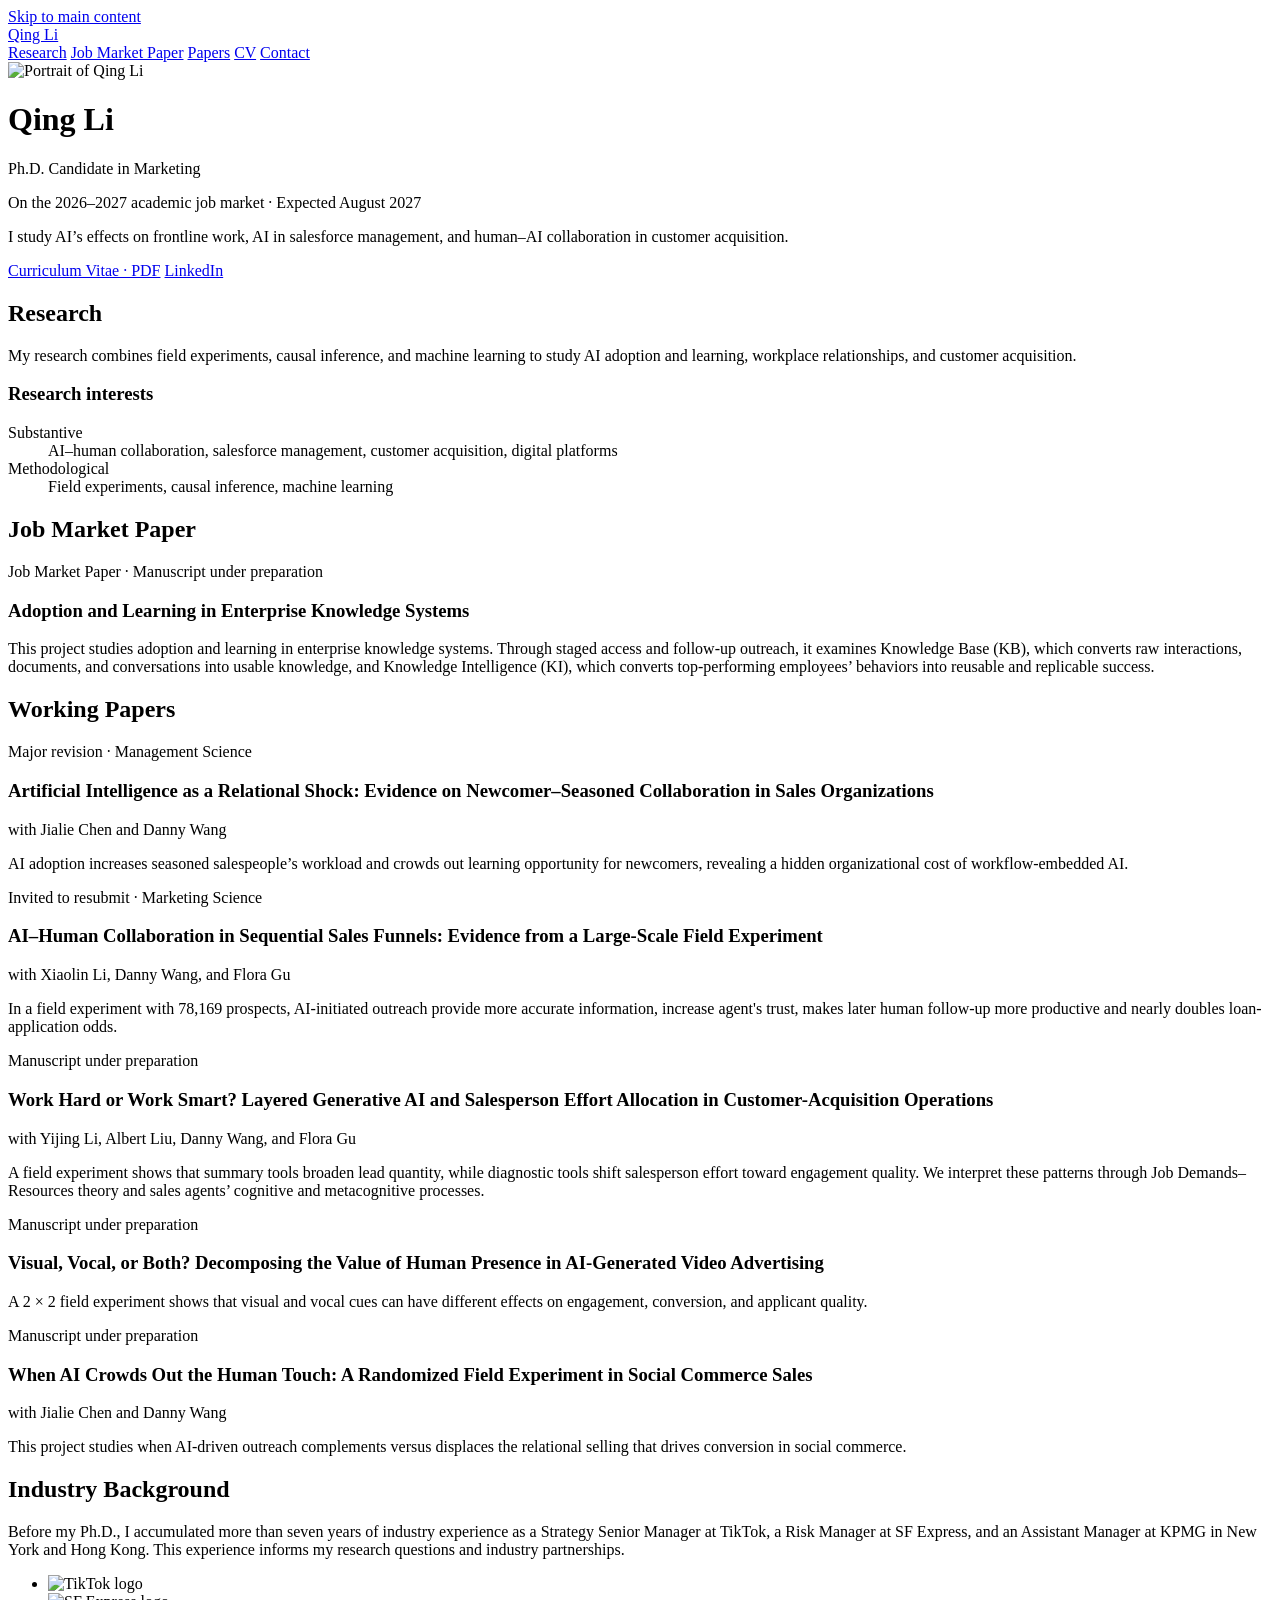
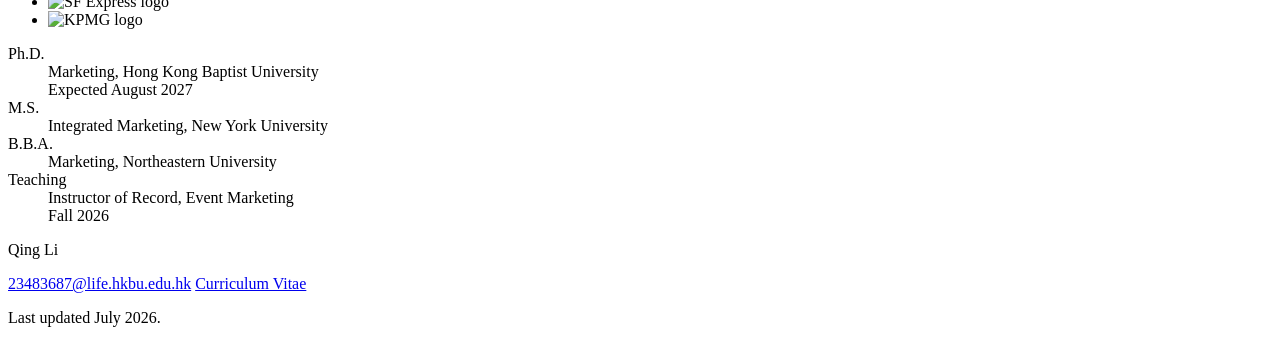
==== index.html @ f63b88f2 "Add files via upload" ====
<!doctype html>
<html lang="en">
<head>
  <meta charset="utf-8">
  <meta name="viewport" content="width=device-width, initial-scale=1">
  <title>Qing Li | Marketing Ph.D. Candidate at HKBU</title>
  <meta name="description" content="Qing Li is a Marketing Ph.D. candidate at Hong Kong Baptist University studying enterprise knowledge-system adoption and organizational learning, AI–human collaboration, salesforce management, customer acquisition, and digital platforms.">
  <meta name="author" content="Qing Li">
  <meta name="theme-color" content="#285a7a">
  <link rel="canonical" href="https://fa8coding.github.io/">
  <meta property="og:type" content="website">
  <meta property="og:url" content="https://fa8coding.github.io/">
  <meta property="og:title" content="Qing Li | Marketing Ph.D. Candidate">
  <meta property="og:description" content="Field research on enterprise knowledge-system adoption and organizational learning, AI–human collaboration, and customer acquisition.">
  <meta property="og:image" content="https://fa8coding.github.io/IMG_8316.jpg">
  <meta property="og:image:alt" content="Portrait of Qing Li">
  <meta name="twitter:card" content="summary">
  <meta name="twitter:title" content="Qing Li | Marketing Ph.D. Candidate">
  <meta name="twitter:description" content="Field research on enterprise knowledge-system adoption and organizational learning, AI–human collaboration, and customer acquisition.">
  <meta name="twitter:image" content="https://fa8coding.github.io/IMG_8316.jpg">
  <link rel="icon" href="IMG_8316.jpg" type="image/jpeg">
  <link rel="stylesheet" href="styles.css">
</head>
<body>
  <a class="skip-link" href="#main-content">Skip to main content</a>

  <nav class="site-nav" aria-label="Primary navigation">
    <div class="nav-inner">
      <a class="nav-name" href="#about" aria-label="Qing Li, home">Qing Li</a>
      <div class="nav-links">
        <a href="#research">Research</a>
        <a href="#job-market-paper">Job Market Paper</a>
        <a href="#working-papers">Papers</a>
        <a href="Qing_Li_CV.pdf">CV</a>
        <a href="#contact">Contact</a>
      </div>
    </div>
  </nav>

  <main id="main-content">
    <header class="hero" id="about">
      <div class="portrait-frame">
        <img class="portrait" src="IMG_8316.jpg" alt="Portrait of Qing Li" width="2159" height="2824">
      </div>
      <div class="hero-copy">
        <h1>Qing Li</h1>
        <p class="role">Ph.D. Candidate in Marketing</p>
        <p class="availability">On the 2026–2027 academic job market · Expected August 2027</p>
        <p class="hero-intro">I study AI’s effects on frontline work, AI in salesforce management, and human–AI collaboration in customer acquisition.</p>
        <nav class="profile-links" aria-label="Profile links">
          <a href="Qing_Li_CV.pdf">Curriculum Vitae · PDF</a>
          <a href="https://www.linkedin.com/in/qing-li-nyu">LinkedIn</a>
        </nav>
      </div>
    </header>

    <section class="section" id="research" aria-labelledby="research-title">
      <h2 id="research-title">Research</h2>
      <div class="research-layout">
        <p class="lead">My research combines field experiments, causal inference, and machine learning to study AI adoption and learning, workplace relationships, and customer acquisition.</p>
        <aside class="research-interests" aria-label="Research interests">
          <h3>Research interests</h3>
          <dl>
            <div>
              <dt>Substantive</dt>
              <dd>AI–human collaboration, salesforce management, customer acquisition, digital platforms</dd>
            </div>
            <div>
              <dt>Methodological</dt>
              <dd>Field experiments, causal inference, machine learning</dd>
            </div>
          </dl>
        </aside>
      </div>
    </section>

    <section class="section" id="job-market-paper" aria-labelledby="jmp-title">
      <h2 id="jmp-title">Job Market Paper</h2>
      <article class="paper-entry paper-entry-featured">
        <p class="paper-status">Job Market Paper · Manuscript under preparation</p>
        <h3>Adoption and Learning in Enterprise Knowledge Systems</h3>
        <p class="paper-summary">This project studies adoption and learning in enterprise knowledge systems. Through staged access and follow-up outreach, it examines Knowledge Base (KB), which converts raw interactions, documents, and conversations into usable knowledge, and Knowledge Intelligence (KI), which converts top-performing employees’ behaviors into reusable and replicable success.</p>
      </article>
    </section>

    <section class="section" id="working-papers" aria-labelledby="papers-title">
      <h2 id="papers-title">Working Papers</h2>
      <div class="paper-list">
        <article class="paper-entry">
          <p class="paper-status">Major revision · Management Science</p>
          <h3>Artificial Intelligence as a Relational Shock: Evidence on Newcomer–Seasoned Collaboration in Sales Organizations</h3>
          <p class="paper-authors">with Jialie Chen and Danny Wang</p>
          <p class="paper-summary">AI adoption increases seasoned salespeople’s workload and crowds out learning opportunity for newcomers, revealing a hidden organizational cost of workflow-embedded AI.</p>
        </article>

        <article class="paper-entry">
          <p class="paper-status">Invited to resubmit · Marketing Science</p>
          <h3>AI–Human Collaboration in Sequential Sales Funnels: Evidence from a Large-Scale Field Experiment</h3>
          <p class="paper-authors">with Xiaolin Li, Danny Wang, and Flora Gu</p>
          <p class="paper-summary">In a field experiment with 78,169 prospects, AI-initiated outreach provide more accurate information, increase agent's trust, makes later human follow-up more productive and nearly doubles loan-application odds.</p>
        </article>

        <article class="paper-entry">
          <p class="paper-status">Manuscript under preparation</p>
          <h3>Work Hard or Work Smart? Layered Generative AI and Salesperson Effort Allocation in Customer-Acquisition Operations</h3>
          <p class="paper-authors">with Yijing Li, Albert Liu, Danny Wang, and Flora Gu</p>
          <p class="paper-summary">A field experiment shows that summary tools broaden lead quantity, while diagnostic tools shift salesperson effort toward engagement quality. We interpret these patterns through Job Demands–Resources theory and sales agents’ cognitive and metacognitive processes.</p>
        </article>

        <article class="paper-entry">
          <p class="paper-status">Manuscript under preparation</p>
          <h3>Visual, Vocal, or Both? Decomposing the Value of Human Presence in AI-Generated Video Advertising</h3>
          <p class="paper-summary">A 2 × 2 field experiment shows that visual and vocal cues can have different effects on engagement, conversion, and applicant quality.</p>
        </article>

        <article class="paper-entry">
          <p class="paper-status">Manuscript under preparation</p>
          <h3>When AI Crowds Out the Human Touch: A Randomized Field Experiment in Social Commerce Sales</h3>
          <p class="paper-authors">with Jialie Chen and Danny Wang</p>
          <p class="paper-summary">This project studies when AI-driven outreach complements versus displaces the relational selling that drives conversion in social commerce.</p>
        </article>
      </div>
    </section>

    <section class="section" id="background" aria-labelledby="background-title">
      <h2 id="background-title">Industry Background</h2>
      <div class="background-layout">
        <div class="industry-story">
          <p class="background-copy">Before my Ph.D., I accumulated more than seven years of industry experience as a Strategy Senior Manager at TikTok, a Risk Manager at SF Express, and an Assistant Manager at KPMG in New York and Hong Kong. This experience informs my research questions and industry partnerships.</p>
          <ul class="employer-logos" aria-label="Previous employers">
            <li class="employer-logo employer-logo--tiktok">
              <img src="logo-tiktok.png" alt="TikTok logo" width="360" height="360" loading="lazy">
            </li>
            <li class="employer-logo employer-logo--sf">
              <img src="logo-sf-express.jpg" alt="SF Express logo" width="772" height="772" loading="lazy">
            </li>
            <li class="employer-logo employer-logo--kpmg">
              <img src="logo-kpmg.png" alt="KPMG logo" width="800" height="800" loading="lazy">
            </li>
          </ul>
        </div>
        <dl class="facts">
          <div>
            <dt>Ph.D.</dt>
            <dd>Marketing, Hong Kong Baptist University<br>Expected August 2027</dd>
          </div>
          <div>
            <dt>M.S.</dt>
            <dd>Integrated Marketing, New York University</dd>
          </div>
          <div>
            <dt>B.B.A.</dt>
            <dd>Marketing, Northeastern University</dd>
          </div>
          <div>
            <dt>Teaching</dt>
            <dd>Instructor of Record, Event Marketing<br>Fall 2026</dd>
          </div>
        </dl>
      </div>
    </section>
  </main>

  <footer class="site-footer" id="contact">
    <div class="footer-inner">
      <div>
        <p class="footer-name">Qing Li</p>
      </div>
      <div class="footer-links">
        <a href="mailto:23483687@life.hkbu.edu.hk">23483687@life.hkbu.edu.hk</a>
        <a href="Qing_Li_CV.pdf">Curriculum Vitae</a>
      </div>
    </div>
    <p class="footer-note">Last updated July 2026.</p>
  </footer>
</body>
</html>
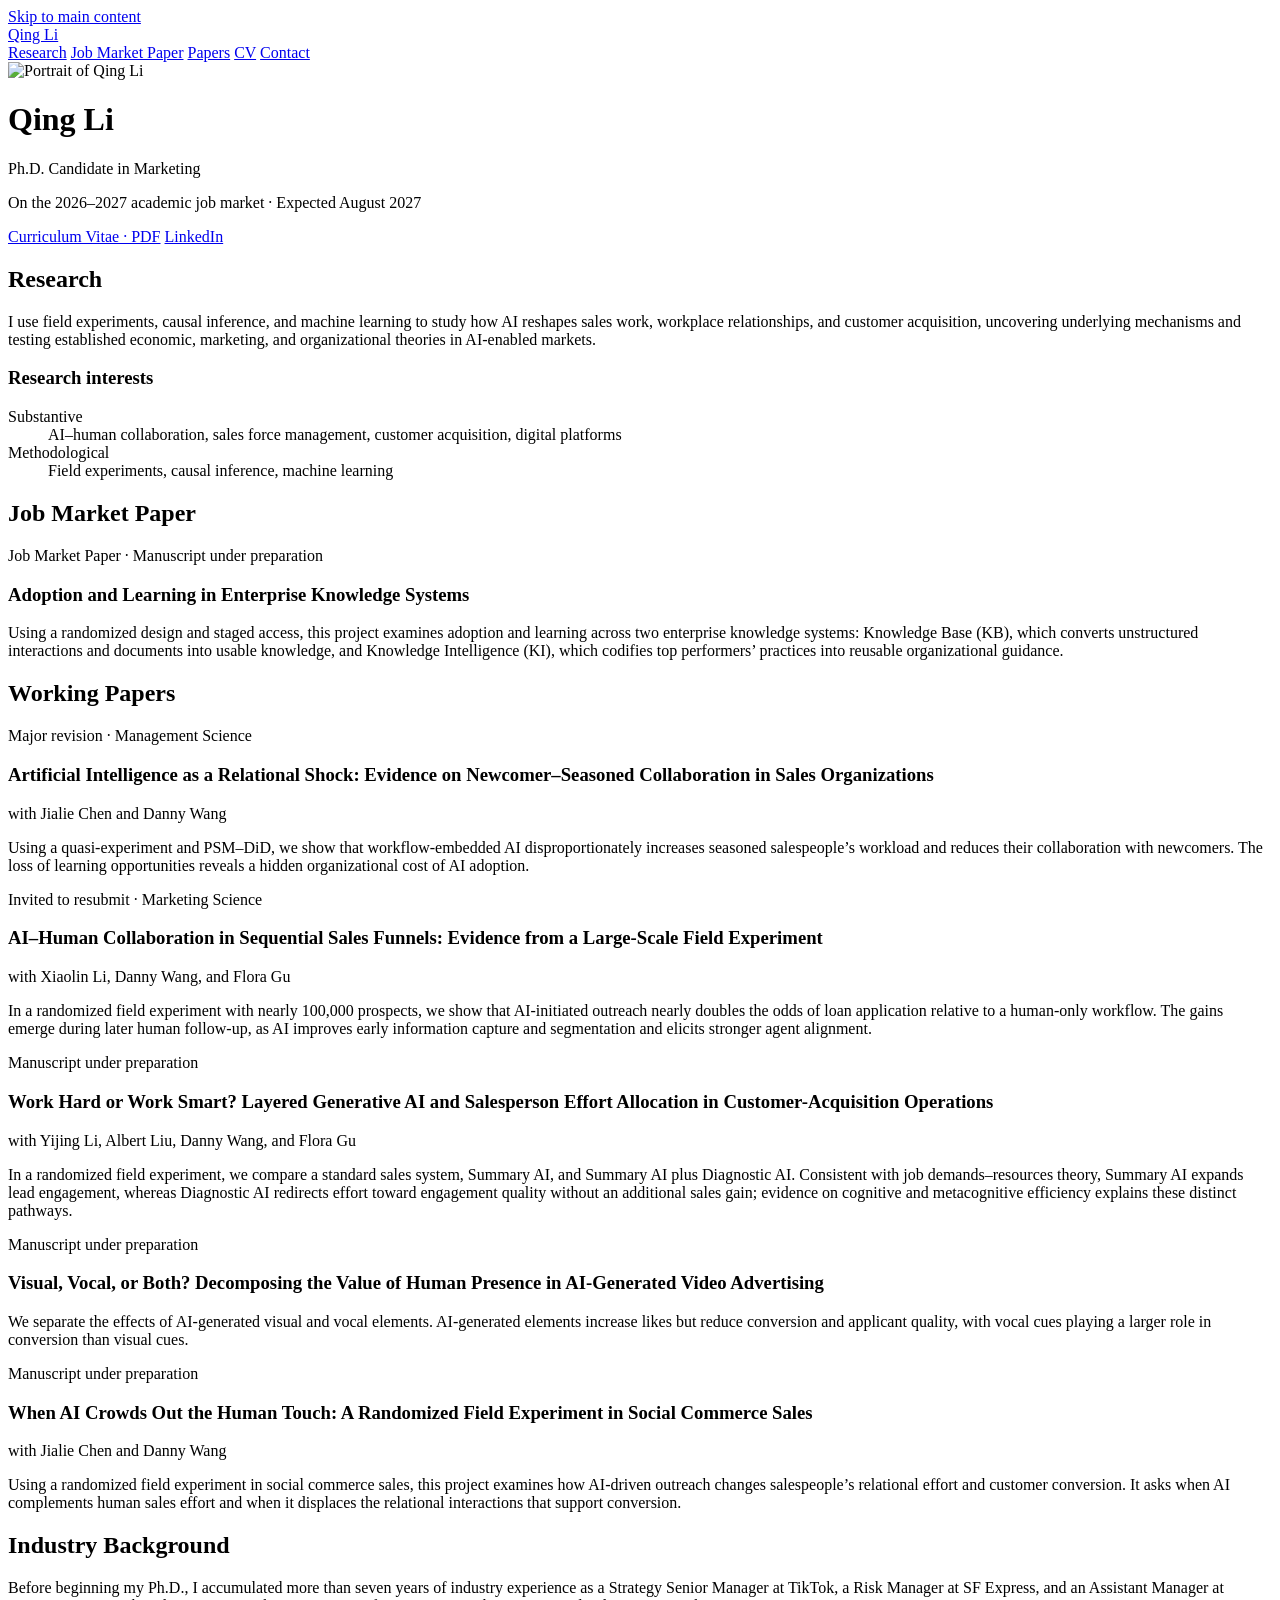
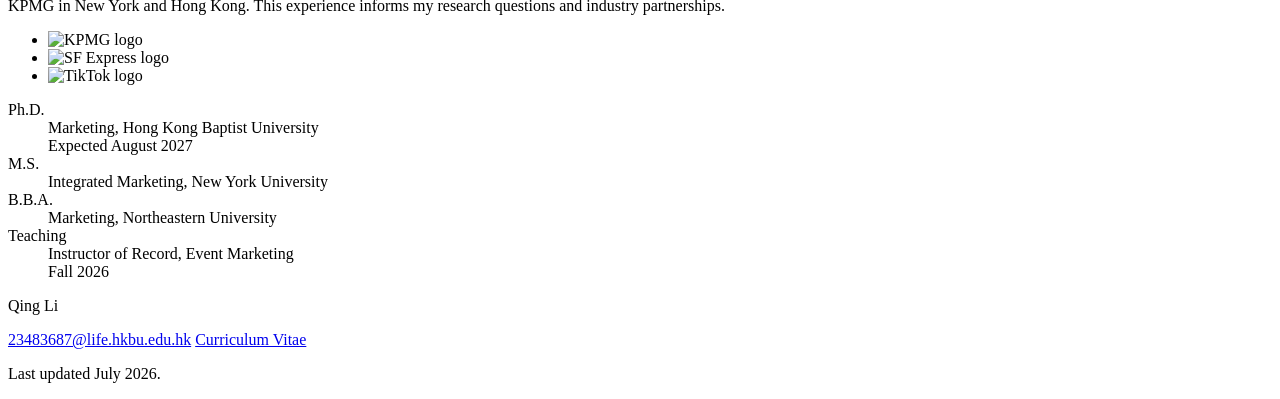
==== commit 6e23b634: "Add files via upload" ====
--- a/index.html
+++ b/index.html
@@ -3,20 +3,20 @@
 <head>
   <meta charset="utf-8">
   <meta name="viewport" content="width=device-width, initial-scale=1">
-  <title>Qing Li | Marketing Ph.D. Candidate at HKBU</title>
-  <meta name="description" content="Qing Li is a Marketing Ph.D. candidate at Hong Kong Baptist University studying enterprise knowledge-system adoption and organizational learning, AI–human collaboration, salesforce management, customer acquisition, and digital platforms.">
+  <title>Qing Li | Ph.D. Candidate in Marketing at HKBU</title>
+  <meta name="description" content="Qing Li studies AI adoption and learning, frontline sales work, workplace relationships, and customer acquisition, focusing on mechanisms and established theory in AI-enabled markets.">
   <meta name="author" content="Qing Li">
   <meta name="theme-color" content="#285a7a">
   <link rel="canonical" href="https://fa8coding.github.io/">
   <meta property="og:type" content="website">
   <meta property="og:url" content="https://fa8coding.github.io/">
-  <meta property="og:title" content="Qing Li | Marketing Ph.D. Candidate">
-  <meta property="og:description" content="Field research on enterprise knowledge-system adoption and organizational learning, AI–human collaboration, and customer acquisition.">
+  <meta property="og:title" content="Qing Li | Ph.D. Candidate in Marketing">
+  <meta property="og:description" content="Qing Li studies AI adoption and learning, frontline sales work, workplace relationships, and customer acquisition, focusing on mechanisms and established theory in AI-enabled markets.">
   <meta property="og:image" content="https://fa8coding.github.io/IMG_8316.jpg">
   <meta property="og:image:alt" content="Portrait of Qing Li">
   <meta name="twitter:card" content="summary">
-  <meta name="twitter:title" content="Qing Li | Marketing Ph.D. Candidate">
-  <meta name="twitter:description" content="Field research on enterprise knowledge-system adoption and organizational learning, AI–human collaboration, and customer acquisition.">
+  <meta name="twitter:title" content="Qing Li | Ph.D. Candidate in Marketing">
+  <meta name="twitter:description" content="Qing Li studies AI adoption and learning, frontline sales work, workplace relationships, and customer acquisition, focusing on mechanisms and established theory in AI-enabled markets.">
   <meta name="twitter:image" content="https://fa8coding.github.io/IMG_8316.jpg">
   <link rel="icon" href="IMG_8316.jpg" type="image/jpeg">
   <link rel="stylesheet" href="styles.css">
@@ -46,7 +46,6 @@
         <h1>Qing Li</h1>
         <p class="role">Ph.D. Candidate in Marketing</p>
         <p class="availability">On the 2026–2027 academic job market · Expected August 2027</p>
-        <p class="hero-intro">I study AI’s effects on frontline work, AI in salesforce management, and human–AI collaboration in customer acquisition.</p>
         <nav class="profile-links" aria-label="Profile links">
           <a href="Qing_Li_CV.pdf">Curriculum Vitae · PDF</a>
           <a href="https://www.linkedin.com/in/qing-li-nyu">LinkedIn</a>
@@ -57,13 +56,13 @@
     <section class="section" id="research" aria-labelledby="research-title">
       <h2 id="research-title">Research</h2>
       <div class="research-layout">
-        <p class="lead">My research combines field experiments, causal inference, and machine learning to study AI adoption and learning, workplace relationships, and customer acquisition.</p>
+        <p class="lead">I use field experiments, causal inference, and machine learning to study how AI reshapes sales work, workplace relationships, and customer acquisition, uncovering underlying mechanisms and testing established economic, marketing, and organizational theories in AI-enabled markets.</p>
         <aside class="research-interests" aria-label="Research interests">
           <h3>Research interests</h3>
           <dl>
             <div>
               <dt>Substantive</dt>
-              <dd>AI–human collaboration, salesforce management, customer acquisition, digital platforms</dd>
+              <dd>AI–human collaboration, sales force management, customer acquisition, digital platforms</dd>
             </div>
             <div>
               <dt>Methodological</dt>
@@ -79,7 +78,7 @@
       <article class="paper-entry paper-entry-featured">
         <p class="paper-status">Job Market Paper · Manuscript under preparation</p>
         <h3>Adoption and Learning in Enterprise Knowledge Systems</h3>
-        <p class="paper-summary">This project studies adoption and learning in enterprise knowledge systems. Through staged access and follow-up outreach, it examines Knowledge Base (KB), which converts raw interactions, documents, and conversations into usable knowledge, and Knowledge Intelligence (KI), which converts top-performing employees’ behaviors into reusable and replicable success.</p>
+        <p class="paper-summary">Using a randomized design and staged access, this project examines adoption and learning across two enterprise knowledge systems: Knowledge Base (KB), which converts unstructured interactions and documents into usable knowledge, and Knowledge Intelligence (KI), which codifies top performers’ practices into reusable organizational guidance.</p>
       </article>
     </section>
 
@@ -90,34 +89,34 @@
           <p class="paper-status">Major revision · Management Science</p>
           <h3>Artificial Intelligence as a Relational Shock: Evidence on Newcomer–Seasoned Collaboration in Sales Organizations</h3>
           <p class="paper-authors">with Jialie Chen and Danny Wang</p>
-          <p class="paper-summary">AI adoption increases seasoned salespeople’s workload and crowds out learning opportunity for newcomers, revealing a hidden organizational cost of workflow-embedded AI.</p>
+          <p class="paper-summary">Using a quasi-experiment and PSM–DiD, we show that workflow-embedded AI disproportionately increases seasoned salespeople’s workload and reduces their collaboration with newcomers. The loss of learning opportunities reveals a hidden organizational cost of AI adoption.</p>
         </article>
 
         <article class="paper-entry">
           <p class="paper-status">Invited to resubmit · Marketing Science</p>
           <h3>AI–Human Collaboration in Sequential Sales Funnels: Evidence from a Large-Scale Field Experiment</h3>
           <p class="paper-authors">with Xiaolin Li, Danny Wang, and Flora Gu</p>
-          <p class="paper-summary">In a field experiment with 78,169 prospects, AI-initiated outreach provide more accurate information, increase agent's trust, makes later human follow-up more productive and nearly doubles loan-application odds.</p>
+          <p class="paper-summary">In a randomized field experiment with nearly 100,000 prospects, we show that AI-initiated outreach nearly doubles the odds of loan application relative to a human-only workflow. The gains emerge during later human follow-up, as AI improves early information capture and segmentation and elicits stronger agent alignment.</p>
         </article>
 
         <article class="paper-entry">
           <p class="paper-status">Manuscript under preparation</p>
           <h3>Work Hard or Work Smart? Layered Generative AI and Salesperson Effort Allocation in Customer-Acquisition Operations</h3>
           <p class="paper-authors">with Yijing Li, Albert Liu, Danny Wang, and Flora Gu</p>
-          <p class="paper-summary">A field experiment shows that summary tools broaden lead quantity, while diagnostic tools shift salesperson effort toward engagement quality. We interpret these patterns through Job Demands–Resources theory and sales agents’ cognitive and metacognitive processes.</p>
+          <p class="paper-summary">In a randomized field experiment, we compare a standard sales system, Summary AI, and Summary AI plus Diagnostic AI. Consistent with job demands–resources theory, Summary AI expands lead engagement, whereas Diagnostic AI redirects effort toward engagement quality without an additional sales gain; evidence on cognitive and metacognitive efficiency explains these distinct pathways.</p>
         </article>
 
         <article class="paper-entry">
           <p class="paper-status">Manuscript under preparation</p>
           <h3>Visual, Vocal, or Both? Decomposing the Value of Human Presence in AI-Generated Video Advertising</h3>
-          <p class="paper-summary">A 2 × 2 field experiment shows that visual and vocal cues can have different effects on engagement, conversion, and applicant quality.</p>
+          <p class="paper-summary">We separate the effects of AI-generated visual and vocal elements. AI-generated elements increase likes but reduce conversion and applicant quality, with vocal cues playing a larger role in conversion than visual cues.</p>
         </article>
 
         <article class="paper-entry">
           <p class="paper-status">Manuscript under preparation</p>
           <h3>When AI Crowds Out the Human Touch: A Randomized Field Experiment in Social Commerce Sales</h3>
           <p class="paper-authors">with Jialie Chen and Danny Wang</p>
-          <p class="paper-summary">This project studies when AI-driven outreach complements versus displaces the relational selling that drives conversion in social commerce.</p>
+          <p class="paper-summary">Using a randomized field experiment in social commerce sales, this project examines how AI-driven outreach changes salespeople’s relational effort and customer conversion. It asks when AI complements human sales effort and when it displaces the relational interactions that support conversion.</p>
         </article>
       </div>
     </section>
@@ -126,16 +125,16 @@
       <h2 id="background-title">Industry Background</h2>
       <div class="background-layout">
         <div class="industry-story">
-          <p class="background-copy">Before my Ph.D., I accumulated more than seven years of industry experience as a Strategy Senior Manager at TikTok, a Risk Manager at SF Express, and an Assistant Manager at KPMG in New York and Hong Kong. This experience informs my research questions and industry partnerships.</p>
+          <p class="background-copy">Before beginning my Ph.D., I accumulated more than seven years of industry experience as a Strategy Senior Manager at TikTok, a Risk Manager at SF Express, and an Assistant Manager at KPMG in New York and Hong Kong. This experience informs my research questions and industry partnerships.</p>
           <ul class="employer-logos" aria-label="Previous employers">
-            <li class="employer-logo employer-logo--tiktok">
-              <img src="logo-tiktok.png" alt="TikTok logo" width="360" height="360" loading="lazy">
+            <li class="employer-logo employer-logo--kpmg">
+              <img src="logo-kpmg.png" alt="KPMG logo" width="800" height="800" loading="lazy">
             </li>
             <li class="employer-logo employer-logo--sf">
               <img src="logo-sf-express.jpg" alt="SF Express logo" width="772" height="772" loading="lazy">
             </li>
-            <li class="employer-logo employer-logo--kpmg">
-              <img src="logo-kpmg.png" alt="KPMG logo" width="800" height="800" loading="lazy">
+            <li class="employer-logo employer-logo--tiktok">
+              <img src="logo-tiktok.png" alt="TikTok logo" width="360" height="360" loading="lazy">
             </li>
           </ul>
         </div>
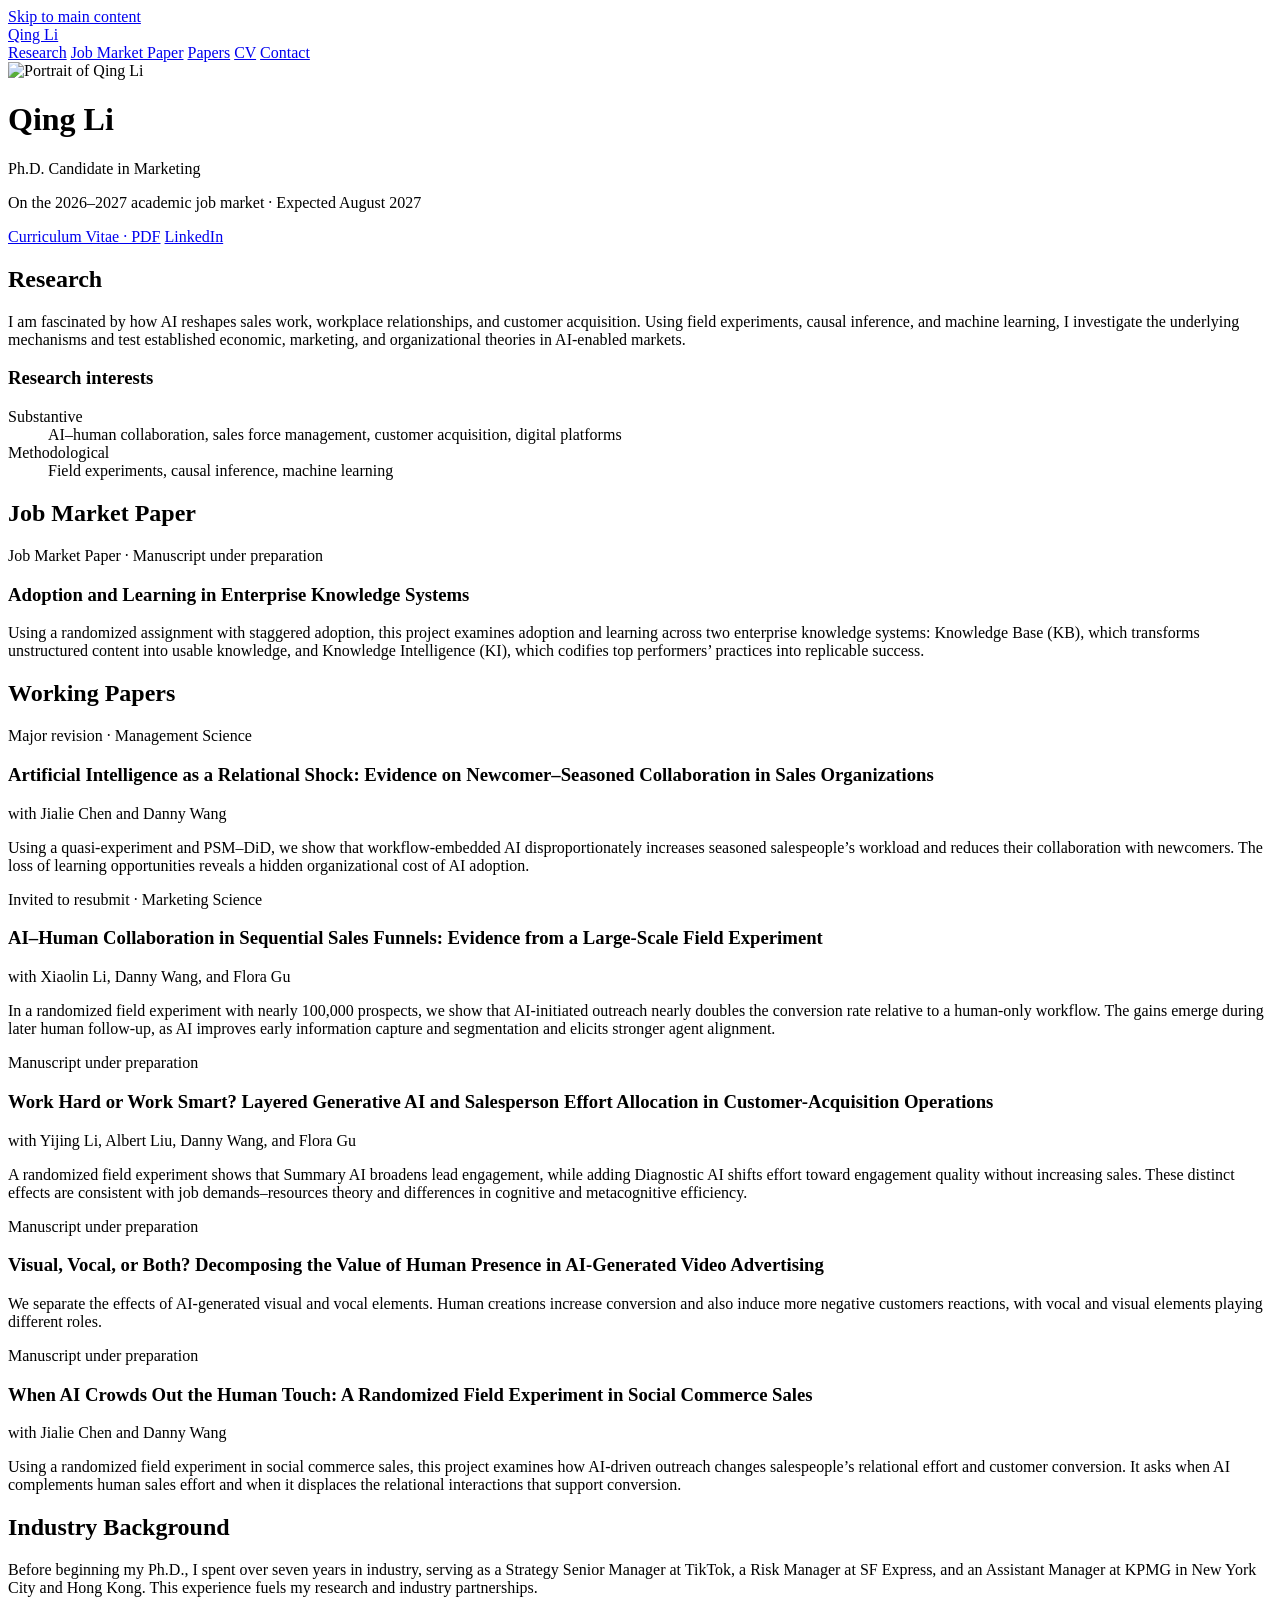
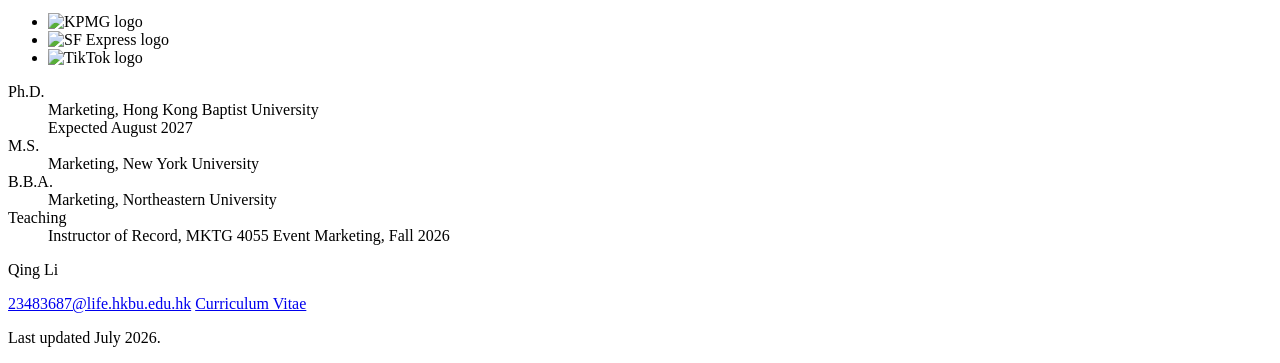
==== commit 45ce8c03: "Add files via upload" ====
--- a/index.html
+++ b/index.html
@@ -19,7 +19,7 @@
   <meta name="twitter:description" content="Qing Li studies AI adoption and learning, frontline sales work, workplace relationships, and customer acquisition, focusing on mechanisms and established theory in AI-enabled markets.">
   <meta name="twitter:image" content="https://fa8coding.github.io/IMG_8316.jpg">
   <link rel="icon" href="IMG_8316.jpg" type="image/jpeg">
-  <link rel="stylesheet" href="styles.css">
+  <link rel="stylesheet" href="styles.css?v=20260711-logos">
 </head>
 <body>
   <a class="skip-link" href="#main-content">Skip to main content</a>
@@ -56,7 +56,7 @@
     <section class="section" id="research" aria-labelledby="research-title">
       <h2 id="research-title">Research</h2>
       <div class="research-layout">
-        <p class="lead">I use field experiments, causal inference, and machine learning to study how AI reshapes sales work, workplace relationships, and customer acquisition, uncovering underlying mechanisms and testing established economic, marketing, and organizational theories in AI-enabled markets.</p>
+        <p class="lead">I am fascinated by how AI reshapes sales work, workplace relationships, and customer acquisition. Using field experiments, causal inference, and machine learning, I investigate the underlying mechanisms and test established economic, marketing, and organizational theories in AI-enabled markets.</p>
         <aside class="research-interests" aria-label="Research interests">
           <h3>Research interests</h3>
           <dl>
@@ -78,7 +78,7 @@
       <article class="paper-entry paper-entry-featured">
         <p class="paper-status">Job Market Paper · Manuscript under preparation</p>
         <h3>Adoption and Learning in Enterprise Knowledge Systems</h3>
-        <p class="paper-summary">Using a randomized design and staged access, this project examines adoption and learning across two enterprise knowledge systems: Knowledge Base (KB), which converts unstructured interactions and documents into usable knowledge, and Knowledge Intelligence (KI), which codifies top performers’ practices into reusable organizational guidance.</p>
+        <p class="paper-summary">Using a randomized assignment with staggered adoption, this project examines adoption and learning across two enterprise knowledge systems: Knowledge Base (KB), which transforms unstructured content into usable knowledge, and Knowledge Intelligence (KI), which codifies top performers’ practices into replicable success.</p>
       </article>
     </section>
 
@@ -96,20 +96,20 @@
           <p class="paper-status">Invited to resubmit · Marketing Science</p>
           <h3>AI–Human Collaboration in Sequential Sales Funnels: Evidence from a Large-Scale Field Experiment</h3>
           <p class="paper-authors">with Xiaolin Li, Danny Wang, and Flora Gu</p>
-          <p class="paper-summary">In a randomized field experiment with nearly 100,000 prospects, we show that AI-initiated outreach nearly doubles the odds of loan application relative to a human-only workflow. The gains emerge during later human follow-up, as AI improves early information capture and segmentation and elicits stronger agent alignment.</p>
+          <p class="paper-summary">In a randomized field experiment with nearly 100,000 prospects, we show that AI-initiated outreach nearly doubles the conversion rate relative to a human-only workflow. The gains emerge during later human follow-up, as AI improves early information capture and segmentation and elicits stronger agent alignment.</p>
         </article>
 
         <article class="paper-entry">
           <p class="paper-status">Manuscript under preparation</p>
           <h3>Work Hard or Work Smart? Layered Generative AI and Salesperson Effort Allocation in Customer-Acquisition Operations</h3>
           <p class="paper-authors">with Yijing Li, Albert Liu, Danny Wang, and Flora Gu</p>
-          <p class="paper-summary">In a randomized field experiment, we compare a standard sales system, Summary AI, and Summary AI plus Diagnostic AI. Consistent with job demands–resources theory, Summary AI expands lead engagement, whereas Diagnostic AI redirects effort toward engagement quality without an additional sales gain; evidence on cognitive and metacognitive efficiency explains these distinct pathways.</p>
+          <p class="paper-summary">A randomized field experiment shows that Summary AI broadens lead engagement, while adding Diagnostic AI shifts effort toward engagement quality without increasing sales. These distinct effects are consistent with job demands–resources theory and differences in cognitive and metacognitive efficiency.</p>
         </article>
 
         <article class="paper-entry">
           <p class="paper-status">Manuscript under preparation</p>
           <h3>Visual, Vocal, or Both? Decomposing the Value of Human Presence in AI-Generated Video Advertising</h3>
-          <p class="paper-summary">We separate the effects of AI-generated visual and vocal elements. AI-generated elements increase likes but reduce conversion and applicant quality, with vocal cues playing a larger role in conversion than visual cues.</p>
+          <p class="paper-summary">We separate the effects of AI-generated visual and vocal elements. Human creations increase conversion and also induce more negative customers reactions, with vocal and visual elements playing different roles.</p>
         </article>
 
         <article class="paper-entry">
@@ -125,7 +125,7 @@
       <h2 id="background-title">Industry Background</h2>
       <div class="background-layout">
         <div class="industry-story">
-          <p class="background-copy">Before beginning my Ph.D., I accumulated more than seven years of industry experience as a Strategy Senior Manager at TikTok, a Risk Manager at SF Express, and an Assistant Manager at KPMG in New York and Hong Kong. This experience informs my research questions and industry partnerships.</p>
+          <p class="background-copy">Before beginning my Ph.D., I spent over seven years in industry, serving as a Strategy Senior Manager at TikTok, a Risk Manager at SF Express, and an Assistant Manager at KPMG in New York City and Hong Kong. This experience fuels my research and industry partnerships.</p>
           <ul class="employer-logos" aria-label="Previous employers">
             <li class="employer-logo employer-logo--kpmg">
               <img src="logo-kpmg.png" alt="KPMG logo" width="800" height="800" loading="lazy">
@@ -145,7 +145,7 @@
           </div>
           <div>
             <dt>M.S.</dt>
-            <dd>Integrated Marketing, New York University</dd>
+            <dd>Marketing, New York University</dd>
           </div>
           <div>
             <dt>B.B.A.</dt>
@@ -153,7 +153,7 @@
           </div>
           <div>
             <dt>Teaching</dt>
-            <dd>Instructor of Record, Event Marketing<br>Fall 2026</dd>
+            <dd>Instructor of Record, MKTG 4055 Event Marketing, Fall 2026</dd>
           </div>
         </dl>
       </div>
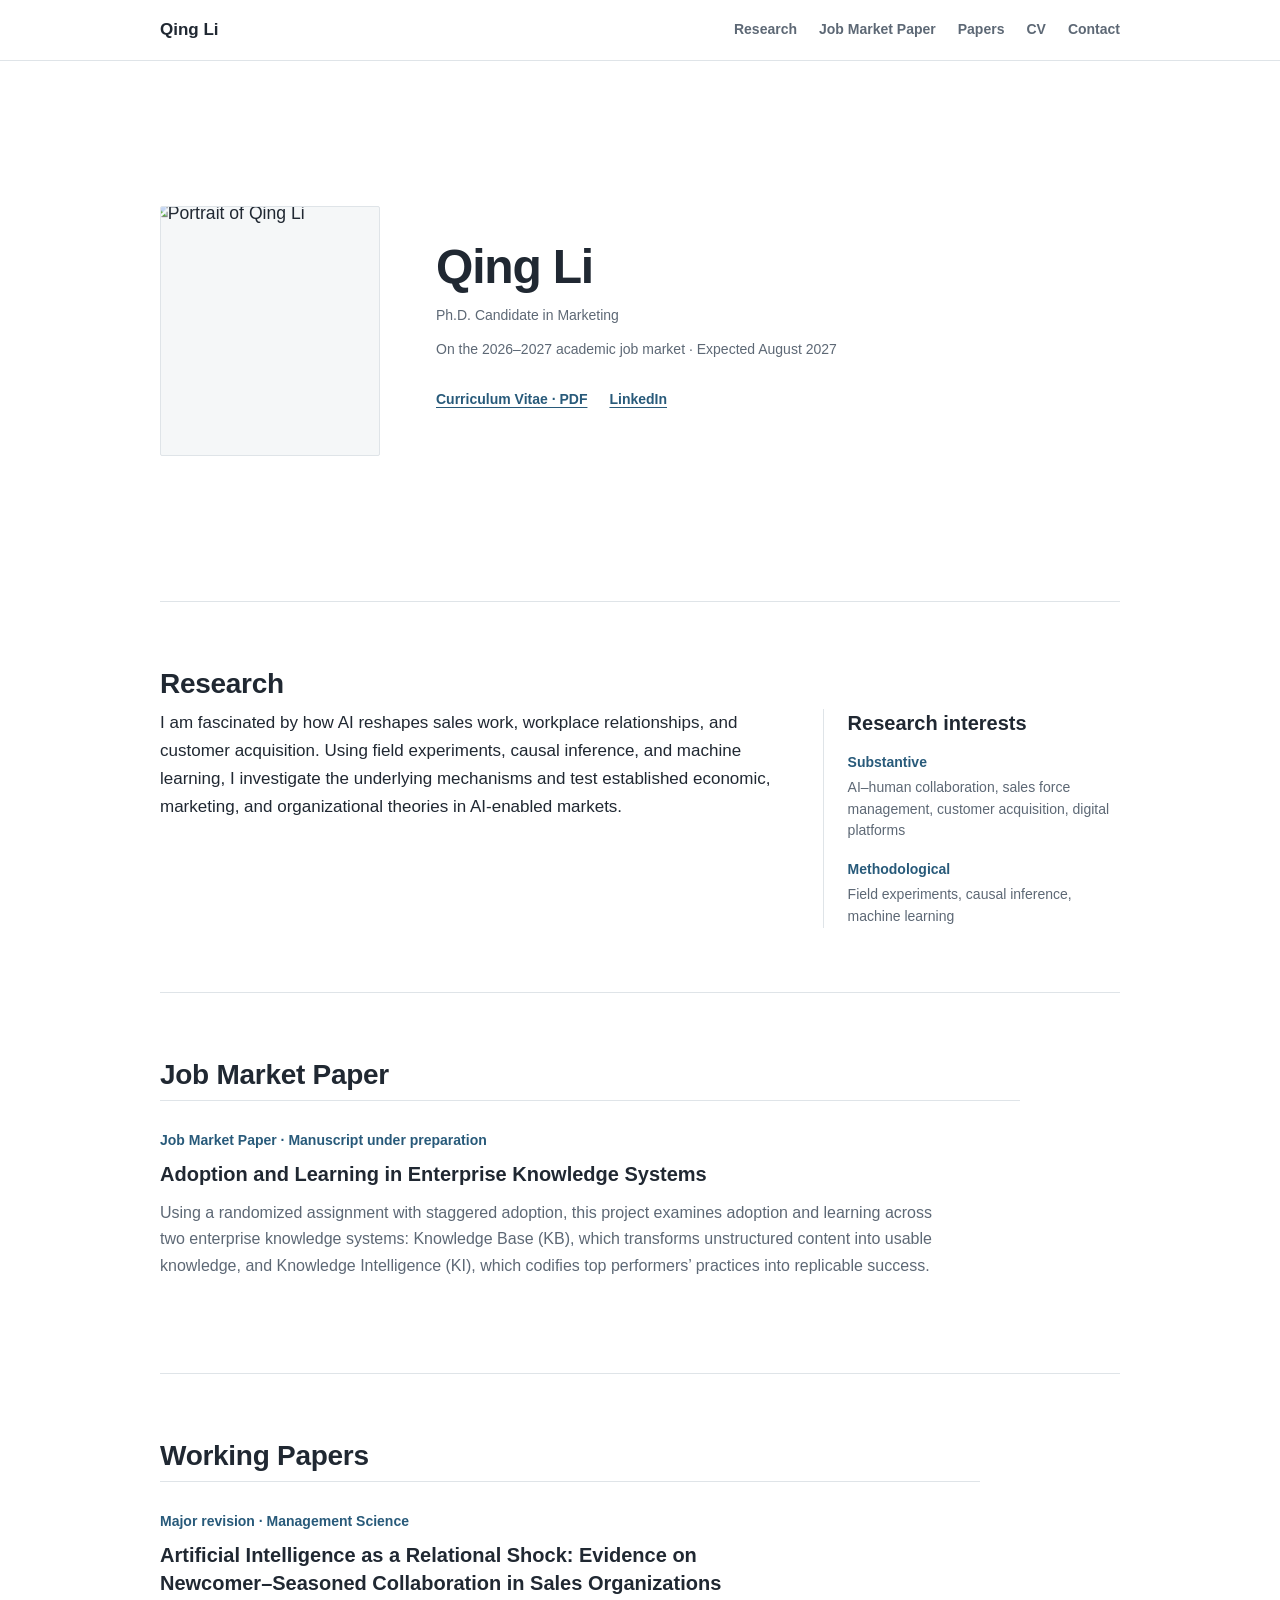
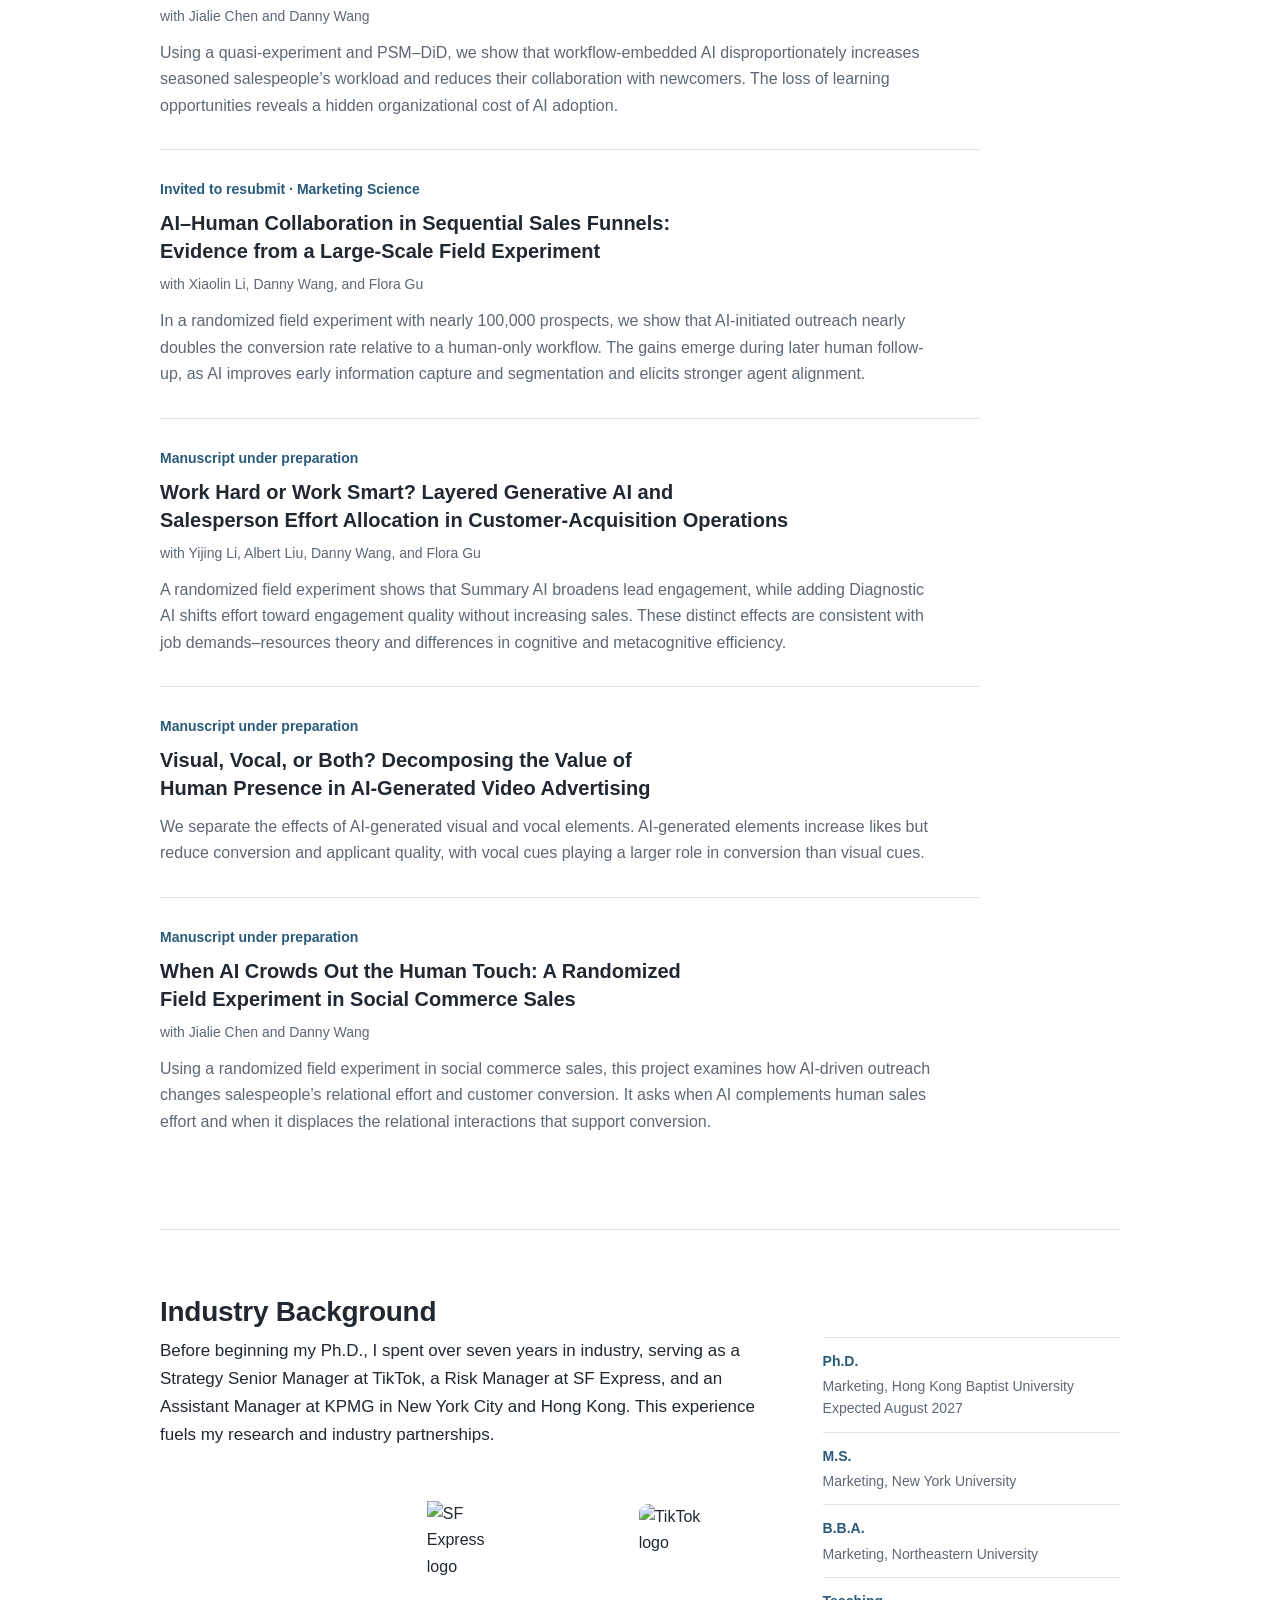
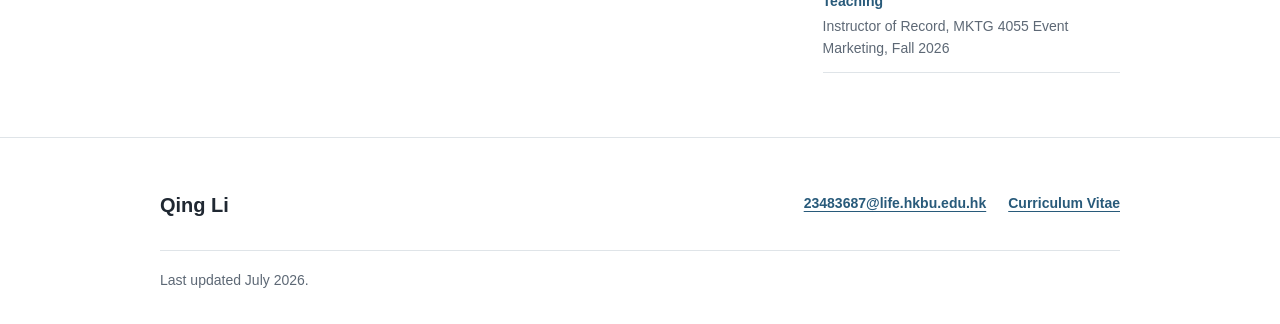
==== commit c9e47f69: "Add files via upload" ====
--- a/index.html
+++ b/index.html
@@ -19,7 +19,7 @@
   <meta name="twitter:description" content="Qing Li studies AI adoption and learning, frontline sales work, workplace relationships, and customer acquisition, focusing on mechanisms and established theory in AI-enabled markets.">
   <meta name="twitter:image" content="https://fa8coding.github.io/IMG_8316.jpg">
   <link rel="icon" href="IMG_8316.jpg" type="image/jpeg">
-  <link rel="stylesheet" href="styles.css?v=20260711-logos">
+  <link rel="stylesheet" href="styles.css?v=20260712-logo-size">
 </head>
 <body>
   <a class="skip-link" href="#main-content">Skip to main content</a>
@@ -109,7 +109,7 @@
         <article class="paper-entry">
           <p class="paper-status">Manuscript under preparation</p>
           <h3>Visual, Vocal, or Both? Decomposing the Value of Human Presence in AI-Generated Video Advertising</h3>
-          <p class="paper-summary">We separate the effects of AI-generated visual and vocal elements. Human creations increase conversion and also induce more negative customers reactions, with vocal and visual elements playing different roles.</p>
+          <p class="paper-summary">We separate the effects of AI-generated visual and vocal elements. AI-generated elements increase likes but reduce conversion and applicant quality, with vocal cues playing a larger role in conversion than visual cues.</p>
         </article>
 
         <article class="paper-entry">
@@ -172,5 +172,8 @@
     </div>
     <p class="footer-note">Last updated July 2026.</p>
   </footer>
+  <!-- Cloudflare Web Analytics -->
+  <script type="module" src="https://static.cloudflareinsights.com/beacon.min.js" data-cf-beacon='{"token":"bc3aeacb115347259742e4d91a4459e6"}'></script>
+  <!-- End Cloudflare Web Analytics -->
 </body>
 </html>
--- a/styles.css
+++ b/styles.css
@@ -0,0 +1,560 @@
+:root {
+  --page: #ffffff;
+  --ink: #202832;
+  --muted: #5d6875;
+  --accent: #285a7a;
+  --accent-dark: #193f59;
+  --line: #dfe4e8;
+  --soft: #f5f7f8;
+  --font-sans: -apple-system, BlinkMacSystemFont, "Segoe UI", Helvetica, Arial, sans-serif;
+}
+
+* {
+  box-sizing: border-box;
+}
+
+html {
+  scroll-behavior: smooth;
+  scroll-padding-top: 76px;
+}
+
+body {
+  margin: 0;
+  color: var(--ink);
+  background: var(--page);
+  font-family: var(--font-sans);
+  font-size: 16px;
+  font-weight: 400;
+  line-height: 1.65;
+  overflow-wrap: anywhere;
+  text-rendering: optimizeLegibility;
+}
+
+img {
+  display: block;
+  max-width: 100%;
+}
+
+a {
+  color: var(--accent);
+  text-decoration-thickness: 1px;
+  text-underline-offset: 0.2em;
+}
+
+a:hover {
+  color: var(--accent-dark);
+}
+
+:focus-visible {
+  outline: 3px solid var(--accent);
+  outline-offset: 3px;
+  border-radius: 2px;
+}
+
+.skip-link {
+  position: fixed;
+  top: 8px;
+  left: 8px;
+  z-index: 100;
+  min-height: 44px;
+  display: inline-flex;
+  align-items: center;
+  padding: 8px 12px;
+  color: var(--page);
+  background: var(--ink);
+  font-weight: 700;
+  transform: translateY(-150%);
+}
+
+.skip-link:focus {
+  transform: translateY(0);
+}
+
+.nav-inner,
+main,
+.footer-inner,
+.footer-note {
+  width: calc(100% - 48px);
+  max-width: 960px;
+  margin-right: auto;
+  margin-left: auto;
+}
+
+.site-nav {
+  position: sticky;
+  top: 0;
+  z-index: 50;
+  border-bottom: 1px solid var(--line);
+  background: var(--page);
+}
+
+.nav-inner {
+  min-height: 60px;
+  display: flex;
+  align-items: center;
+  justify-content: space-between;
+  gap: 24px;
+}
+
+.nav-name {
+  color: var(--ink);
+  font-size: 17px;
+  font-weight: 700;
+  text-decoration: none;
+  white-space: nowrap;
+}
+
+.nav-links,
+.profile-links,
+.footer-links {
+  display: flex;
+  align-items: center;
+  flex-wrap: wrap;
+}
+
+.nav-links {
+  justify-content: flex-end;
+  gap: 0 22px;
+}
+
+.nav-links a,
+.profile-links a,
+.footer-links a {
+  min-height: 44px;
+  display: inline-flex;
+  align-items: center;
+  font-size: 14px;
+  font-weight: 600;
+}
+
+.nav-links a {
+  color: var(--muted);
+  text-decoration: none;
+}
+
+.nav-links a:hover {
+  color: var(--accent);
+}
+
+.hero {
+  min-height: 540px;
+  display: grid;
+  grid-template-columns: 220px minmax(0, 1fr);
+  align-items: center;
+  gap: 56px;
+  padding: 64px 0;
+}
+
+.portrait-frame {
+  width: 220px;
+  height: 250px;
+  overflow: hidden;
+  border: 1px solid var(--line);
+  border-radius: 2px;
+  background: var(--soft);
+}
+
+.portrait {
+  width: 100%;
+  height: 100%;
+  max-width: none;
+  object-fit: cover;
+  object-position: 50% 22%;
+  transform: scale(1.10);
+  transform-origin: 50% 30%;
+}
+
+.hero-copy {
+  min-width: 0;
+  max-width: 650px;
+}
+
+h1,
+h2,
+h3,
+p {
+  margin-top: 0;
+}
+
+h1,
+h2,
+h3 {
+  color: var(--ink);
+  font-family: var(--font-sans);
+  text-wrap: balance;
+}
+
+h1 {
+  margin-bottom: 12px;
+  font-size: 48px;
+  font-weight: 700;
+  line-height: 1.08;
+  letter-spacing: -0.025em;
+}
+
+h2 {
+  margin-bottom: 8px;
+  font-size: 28px;
+  font-weight: 700;
+  line-height: 1.25;
+  letter-spacing: -0.01em;
+}
+
+h3 {
+  margin-bottom: 0;
+  font-size: 20px;
+  font-weight: 600;
+  line-height: 1.4;
+}
+
+.role {
+  margin-bottom: 12px;
+  color: var(--muted);
+  font-size: 14px;
+  line-height: 1.55;
+}
+
+.hero-intro {
+  max-width: 630px;
+  margin-bottom: 14px;
+  font-size: 18px;
+  line-height: 1.6;
+}
+
+.availability {
+  margin-bottom: 16px;
+  color: var(--muted);
+  font-size: 14px;
+}
+
+.profile-links {
+  gap: 0 22px;
+}
+
+.section {
+  padding: 64px 0;
+  border-top: 1px solid var(--line);
+  scroll-margin-top: 76px;
+}
+
+.section-intro {
+  max-width: 720px;
+  margin-bottom: 32px;
+  color: var(--muted);
+  font-size: 17px;
+}
+
+.research-layout,
+.background-layout {
+  display: grid;
+  grid-template-columns: minmax(0, 1.55fr) minmax(240px, 0.75fr);
+  align-items: start;
+  gap: 48px;
+}
+
+.lead,
+.background-copy {
+  margin-bottom: 0;
+  font-size: 17px;
+}
+
+.research-interests {
+  padding-left: 24px;
+  border-left: 1px solid var(--line);
+}
+
+.research-interests h3 {
+  margin-bottom: 14px;
+}
+
+.research-interests dl,
+.research-interests dd,
+.facts {
+  margin: 0;
+  padding: 0;
+}
+
+.research-interests dl > div + div {
+  margin-top: 16px;
+}
+
+.research-interests dt,
+.facts dt {
+  color: var(--accent);
+  font-size: 14px;
+  font-weight: 700;
+}
+
+.research-interests dd,
+.facts dd {
+  margin: 3px 0 0;
+  color: var(--muted);
+  font-size: 14px;
+  line-height: 1.55;
+}
+
+.paper-entry {
+  max-width: 820px;
+  padding: 28px 0 30px;
+  border-top: 1px solid var(--line);
+}
+
+.paper-entry-featured {
+  max-width: 860px;
+}
+
+.paper-status {
+  margin-bottom: 8px;
+  color: var(--accent);
+  font-size: 14px;
+  font-weight: 700;
+}
+
+.paper-authors {
+  margin: 8px 0 0;
+  color: var(--muted);
+  font-size: 14px;
+}
+
+.paper-summary {
+  max-width: 780px;
+  margin: 12px 0 0;
+  color: var(--muted);
+}
+
+.background-copy {
+  max-width: 640px;
+}
+
+.industry-story { min-width: 0; }
+
+.employer-logos {
+  display: grid;
+  grid-template-columns: repeat(3, minmax(0, 1fr));
+  gap: 12px;
+  margin: 28px 0 0;
+  padding: 22px 0 0;
+  list-style: none;
+}
+
+.employer-logo {
+  min-width: 0;
+  height: 84px;
+  display: flex;
+  align-items: center;
+  justify-content: center;
+  overflow: hidden;
+}
+
+.employer-logo img { width: auto; height: auto; object-fit: contain; }
+.employer-logo--tiktok img { max-height: 75px; border-radius: 9px; }
+.employer-logo--sf img { max-height: 81px; }
+.employer-logo--kpmg img {
+  width: min(194px, calc(100% - 12px));
+  max-width: none;
+}
+
+.facts div {
+  padding: 12px 0;
+  border-top: 1px solid var(--line);
+}
+
+.facts div:last-child {
+  border-bottom: 1px solid var(--line);
+}
+
+.site-footer {
+  border-top: 1px solid var(--line);
+  background: var(--page);
+}
+
+.footer-inner {
+  display: grid;
+  grid-template-columns: minmax(0, 1fr) auto;
+  align-items: end;
+  gap: 32px;
+  padding: 44px 0 24px;
+}
+
+.footer-name {
+  margin-bottom: 4px;
+  font-size: 20px;
+  font-weight: 700;
+}
+
+.footer-meta {
+  margin-bottom: 0;
+  color: var(--muted);
+  font-size: 14px;
+}
+
+.footer-links {
+  justify-content: flex-end;
+  gap: 0 22px;
+}
+
+.footer-note {
+  margin-top: 0;
+  margin-bottom: 0;
+  padding: 18px 0 32px;
+  border-top: 1px solid var(--line);
+  color: var(--muted);
+  font-size: 14px;
+}
+
+@media (max-width: 760px) {
+  html {
+    scroll-padding-top: 20px;
+  }
+
+  .site-nav {
+    position: static;
+  }
+
+  .nav-inner,
+  main,
+  .footer-inner,
+  .footer-note {
+    width: calc(100% - 40px);
+  }
+
+  .nav-inner {
+    min-height: 0;
+    align-items: flex-start;
+    flex-direction: column;
+    gap: 0;
+    padding: 8px 0;
+  }
+
+  .nav-name {
+    min-height: 44px;
+    display: inline-flex;
+    align-items: center;
+  }
+
+  .nav-links {
+    width: 100%;
+    justify-content: flex-start;
+    gap: 0 12px;
+  }
+
+  .nav-links a {
+    font-size: 13px;
+  }
+
+  .hero {
+    min-height: 0;
+    grid-template-columns: 1fr;
+    gap: 28px;
+    padding: 48px 0;
+  }
+
+  .portrait-frame {
+    width: 168px;
+    height: 192px;
+  }
+
+  h1 {
+    font-size: 40px;
+  }
+
+  h2 {
+    font-size: 24px;
+  }
+
+  h3 {
+    font-size: 18px;
+  }
+
+  .section {
+    padding: 48px 0;
+    scroll-margin-top: 20px;
+  }
+
+  .section-intro {
+    margin-bottom: 24px;
+  }
+
+  .research-layout,
+  .background-layout,
+  .footer-inner {
+    grid-template-columns: 1fr;
+    gap: 28px;
+  }
+
+  .research-interests {
+    padding: 20px 0 0;
+    border-top: 1px solid var(--line);
+    border-left: 0;
+  }
+
+  .paper-entry {
+    padding: 24px 0 26px;
+  }
+
+  .employer-logos { gap: 8px; margin-top: 24px; padding-top: 18px; }
+  .employer-logo { height: 75px; }
+  .employer-logo--tiktok img { max-height: 67px; }
+  .employer-logo--sf img { max-height: 70px; }
+  .employer-logo--kpmg img {
+    width: min(149px, calc(100% - 8px));
+  }
+
+  .footer-inner {
+    align-items: start;
+    padding-top: 36px;
+  }
+
+  .footer-links {
+    justify-content: flex-start;
+  }
+}
+
+@media (prefers-reduced-motion: reduce) {
+  html {
+    scroll-behavior: auto;
+  }
+
+  *,
+  *::before,
+  *::after {
+    scroll-behavior: auto !important;
+    animation-duration: 0.01ms !important;
+    animation-iteration-count: 1 !important;
+    transition-duration: 0.01ms !important;
+  }
+}
+
+@media print {
+  .site-nav,
+  .skip-link,
+  .profile-links {
+    display: none;
+  }
+
+  body {
+    color: #000000;
+    background: #ffffff;
+  }
+
+  main,
+  .footer-inner,
+  .footer-note {
+    width: 100%;
+    max-width: none;
+  }
+
+  .hero {
+    min-height: 0;
+    padding: 24px 0 36px;
+  }
+
+  .section {
+    padding: 36px 0;
+    break-inside: avoid;
+  }
+
+  .paper-entry {
+    break-inside: avoid;
+  }
+}
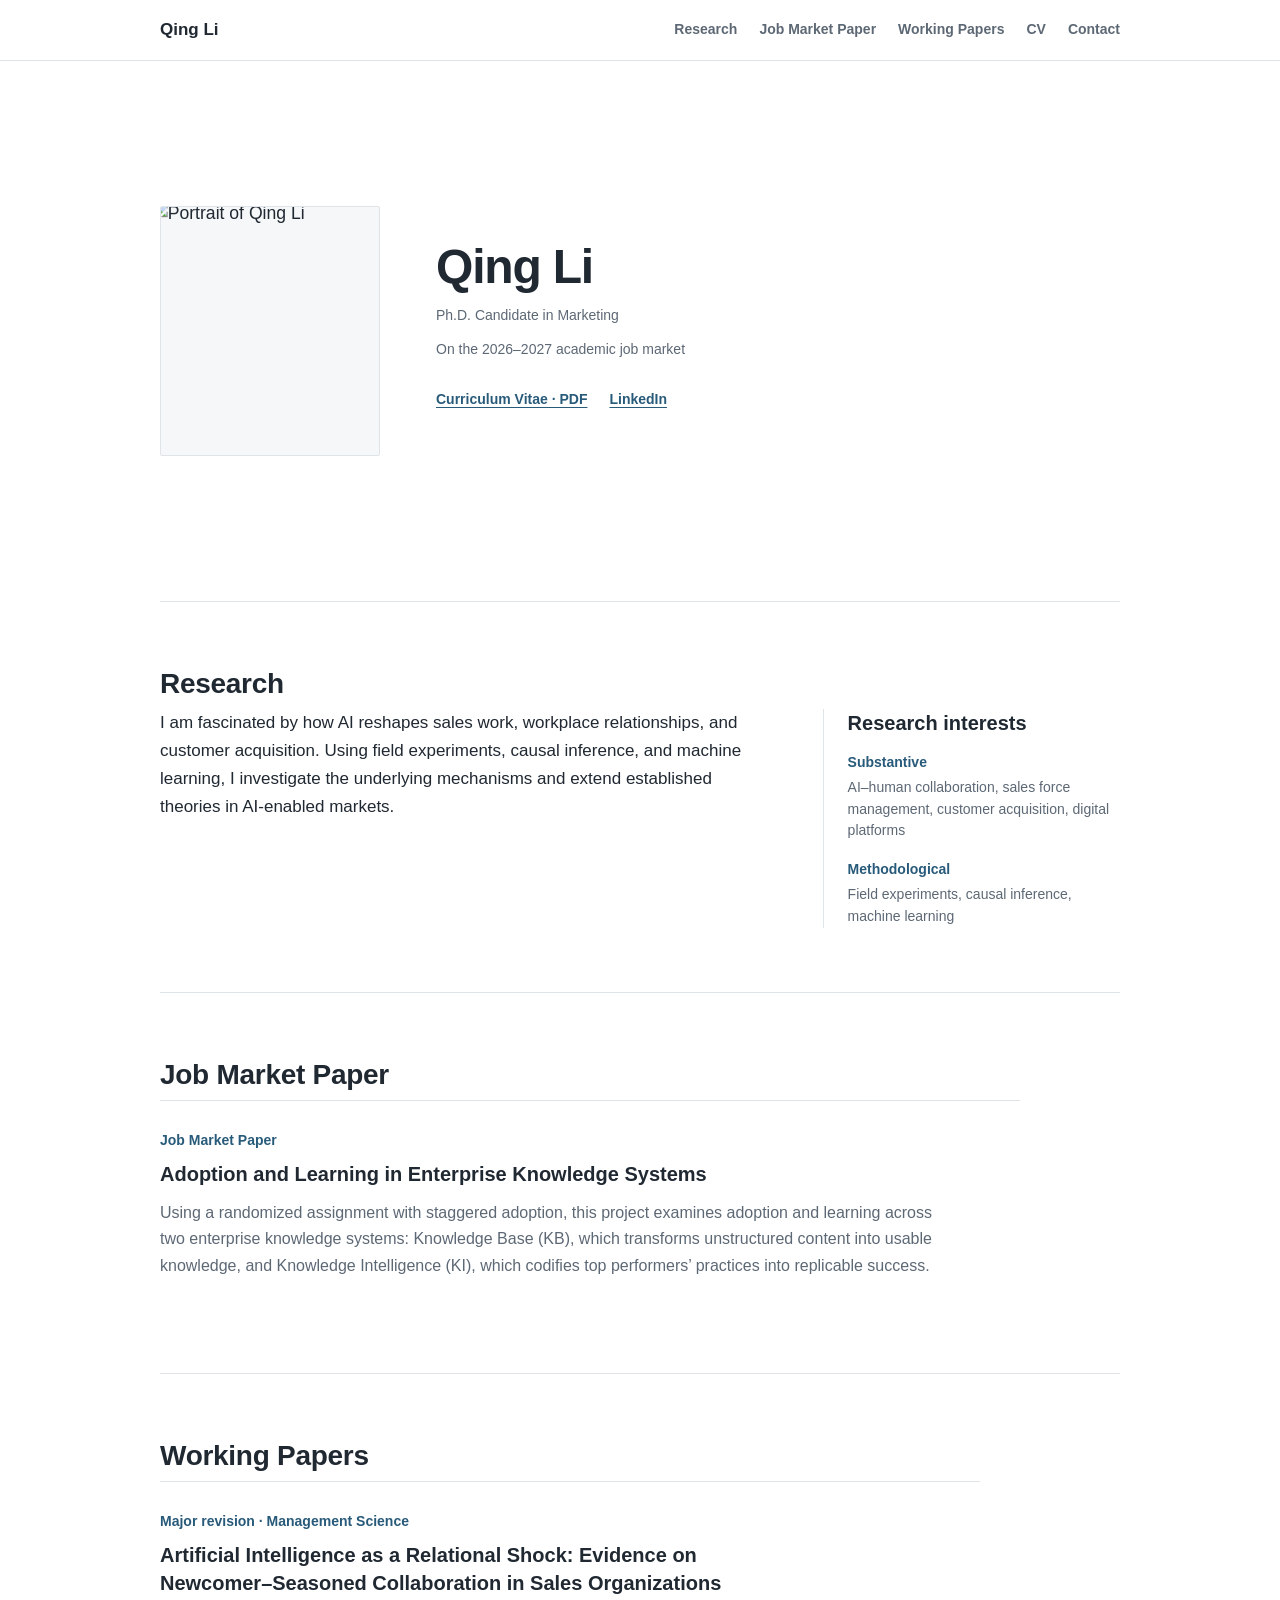
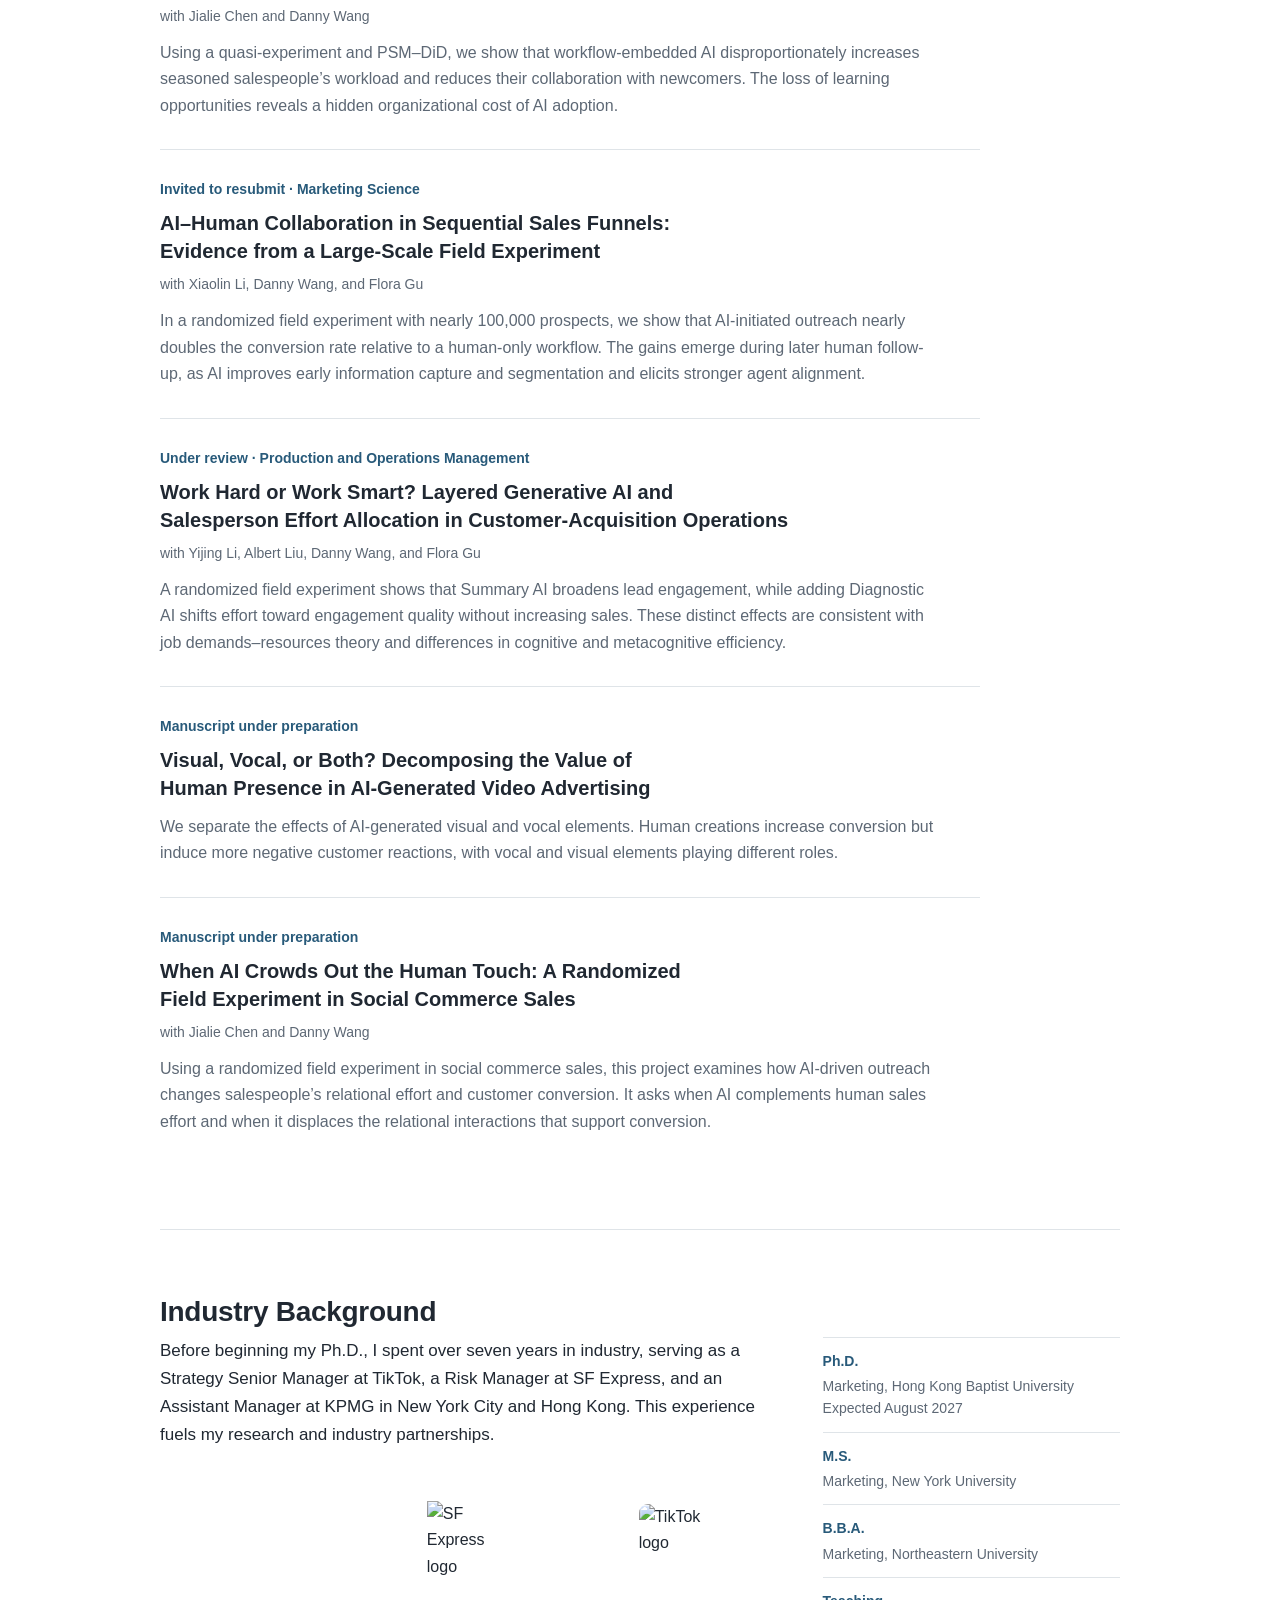
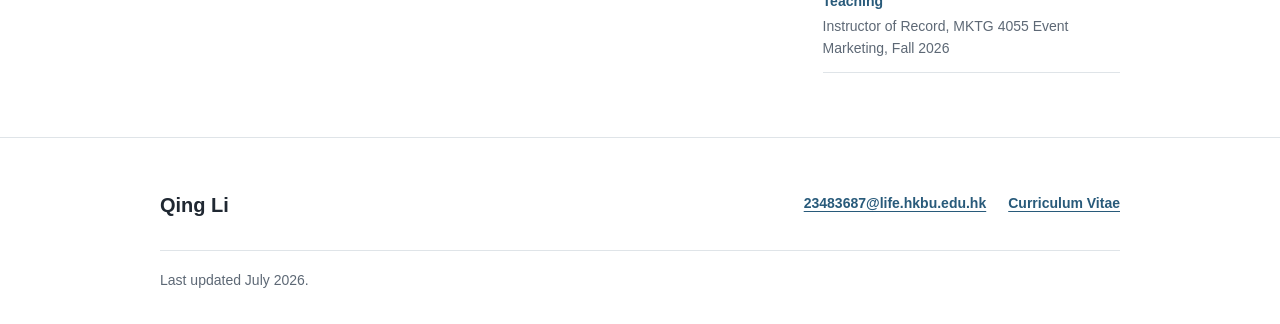
==== commit 045bebff: "Add files via upload" ====
--- a/index.html
+++ b/index.html
@@ -30,7 +30,7 @@
       <div class="nav-links">
         <a href="#research">Research</a>
         <a href="#job-market-paper">Job Market Paper</a>
-        <a href="#working-papers">Papers</a>
+        <a href="#working-papers">Working Papers</a>
         <a href="Qing_Li_CV.pdf">CV</a>
         <a href="#contact">Contact</a>
       </div>
@@ -45,7 +45,7 @@
       <div class="hero-copy">
         <h1>Qing Li</h1>
         <p class="role">Ph.D. Candidate in Marketing</p>
-        <p class="availability">On the 2026–2027 academic job market · Expected August 2027</p>
+        <p class="availability">On the 2026–2027 academic job market</p>
         <nav class="profile-links" aria-label="Profile links">
           <a href="Qing_Li_CV.pdf">Curriculum Vitae · PDF</a>
           <a href="https://www.linkedin.com/in/qing-li-nyu">LinkedIn</a>
@@ -55,8 +55,8 @@
 
     <section class="section" id="research" aria-labelledby="research-title">
       <h2 id="research-title">Research</h2>
-      <div class="research-layout">
-        <p class="lead">I am fascinated by how AI reshapes sales work, workplace relationships, and customer acquisition. Using field experiments, causal inference, and machine learning, I investigate the underlying mechanisms and test established economic, marketing, and organizational theories in AI-enabled markets.</p>
+      <div class="research-layout"> 
+        <p class="lead">I am fascinated by how AI reshapes sales work, workplace relationships, and customer acquisition. Using field experiments, causal inference, and machine learning, I investigate the underlying mechanisms and extend established theories in AI-enabled markets.</p>
         <aside class="research-interests" aria-label="Research interests">
           <h3>Research interests</h3>
           <dl>
@@ -76,7 +76,7 @@
     <section class="section" id="job-market-paper" aria-labelledby="jmp-title">
       <h2 id="jmp-title">Job Market Paper</h2>
       <article class="paper-entry paper-entry-featured">
-        <p class="paper-status">Job Market Paper · Manuscript under preparation</p>
+        <p class="paper-status">Job Market Paper</p>
         <h3>Adoption and Learning in Enterprise Knowledge Systems</h3>
         <p class="paper-summary">Using a randomized assignment with staggered adoption, this project examines adoption and learning across two enterprise knowledge systems: Knowledge Base (KB), which transforms unstructured content into usable knowledge, and Knowledge Intelligence (KI), which codifies top performers’ practices into replicable success.</p>
       </article>
@@ -100,7 +100,7 @@
         </article>
 
         <article class="paper-entry">
-          <p class="paper-status">Manuscript under preparation</p>
+          <p class="paper-status">Under review · Production and Operations Management</p>
           <h3>Work Hard or Work Smart? Layered Generative AI and Salesperson Effort Allocation in Customer-Acquisition Operations</h3>
           <p class="paper-authors">with Yijing Li, Albert Liu, Danny Wang, and Flora Gu</p>
           <p class="paper-summary">A randomized field experiment shows that Summary AI broadens lead engagement, while adding Diagnostic AI shifts effort toward engagement quality without increasing sales. These distinct effects are consistent with job demands–resources theory and differences in cognitive and metacognitive efficiency.</p>
@@ -109,7 +109,7 @@
         <article class="paper-entry">
           <p class="paper-status">Manuscript under preparation</p>
           <h3>Visual, Vocal, or Both? Decomposing the Value of Human Presence in AI-Generated Video Advertising</h3>
-          <p class="paper-summary">We separate the effects of AI-generated visual and vocal elements. AI-generated elements increase likes but reduce conversion and applicant quality, with vocal cues playing a larger role in conversion than visual cues.</p>
+          <p class="paper-summary">We separate the effects of AI-generated visual and vocal elements. Human creations increase conversion but induce more negative customer reactions, with vocal and visual elements playing different roles.</p>
         </article>
 
         <article class="paper-entry">
@@ -172,8 +172,5 @@
     </div>
     <p class="footer-note">Last updated July 2026.</p>
   </footer>
-  <!-- Cloudflare Web Analytics -->
-  <script type="module" src="https://static.cloudflareinsights.com/beacon.min.js" data-cf-beacon='{"token":"bc3aeacb115347259742e4d91a4459e6"}'></script>
-  <!-- End Cloudflare Web Analytics -->
 </body>
 </html>
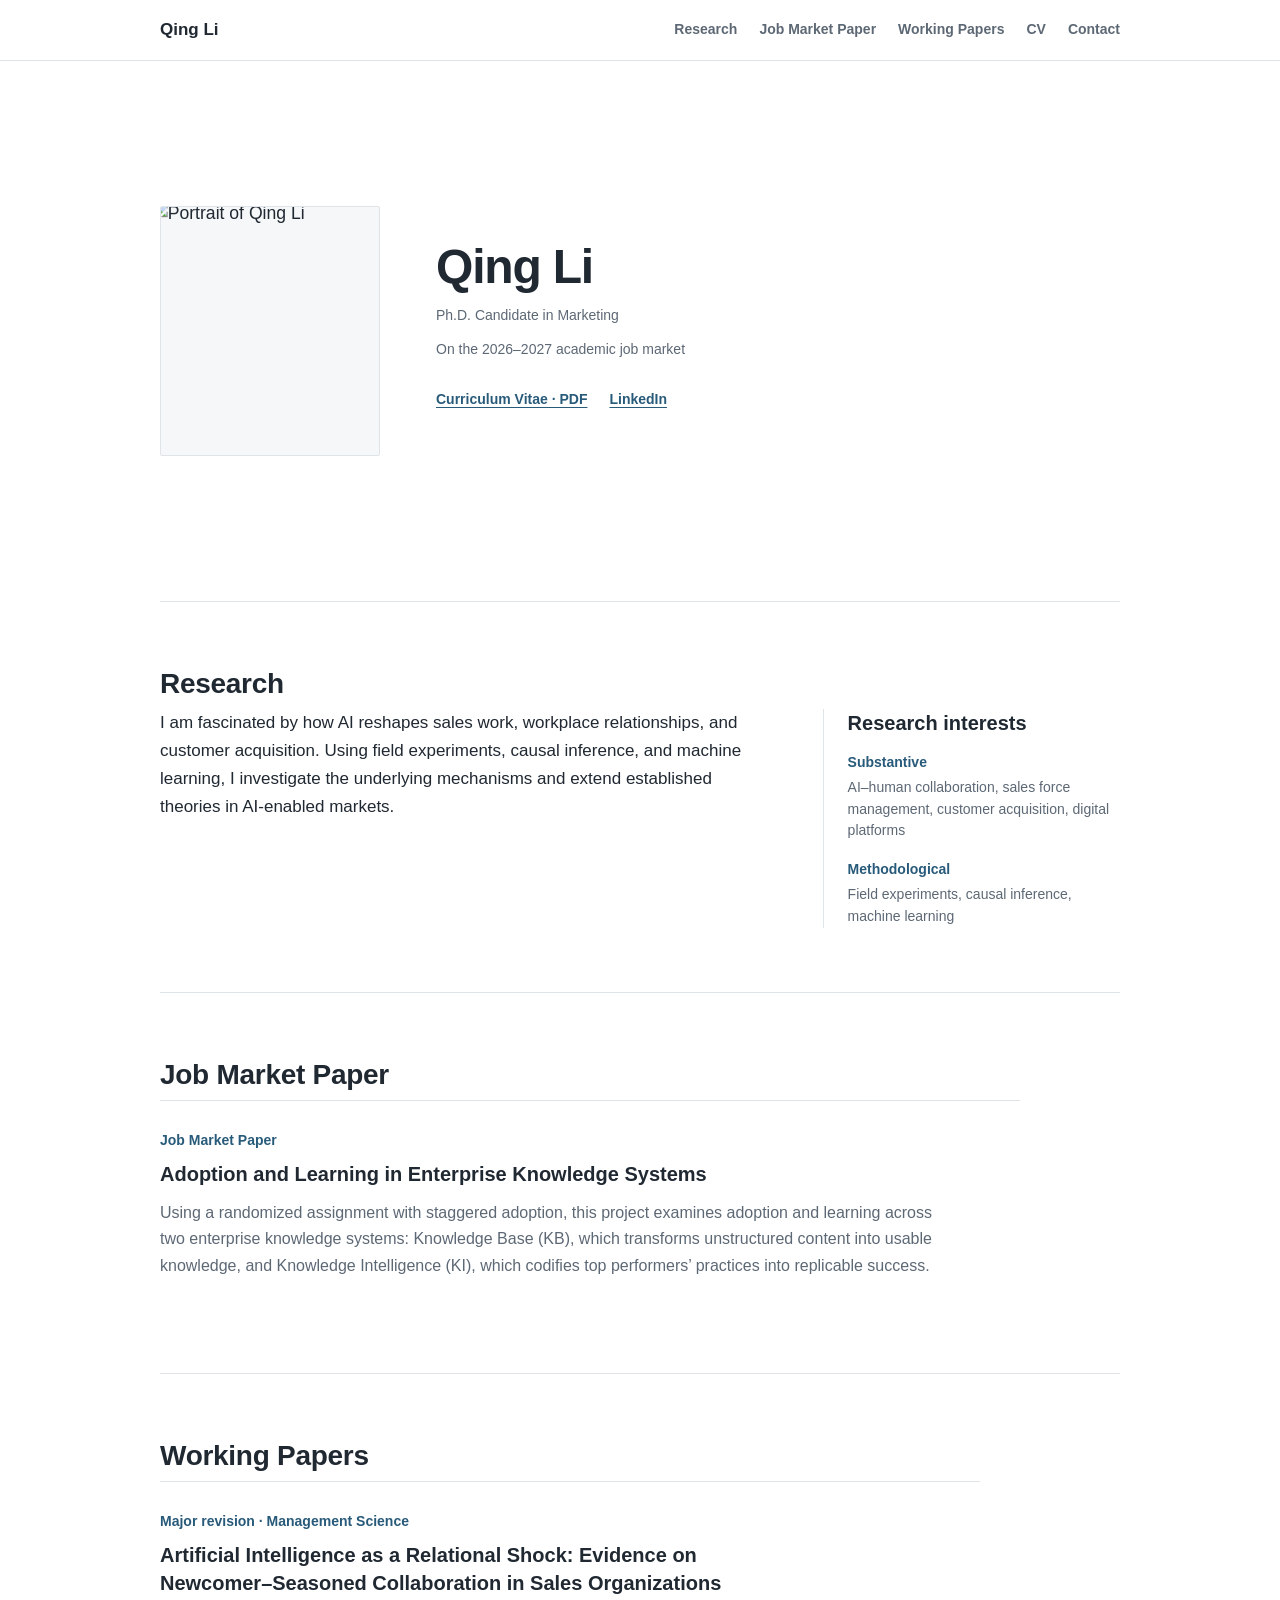
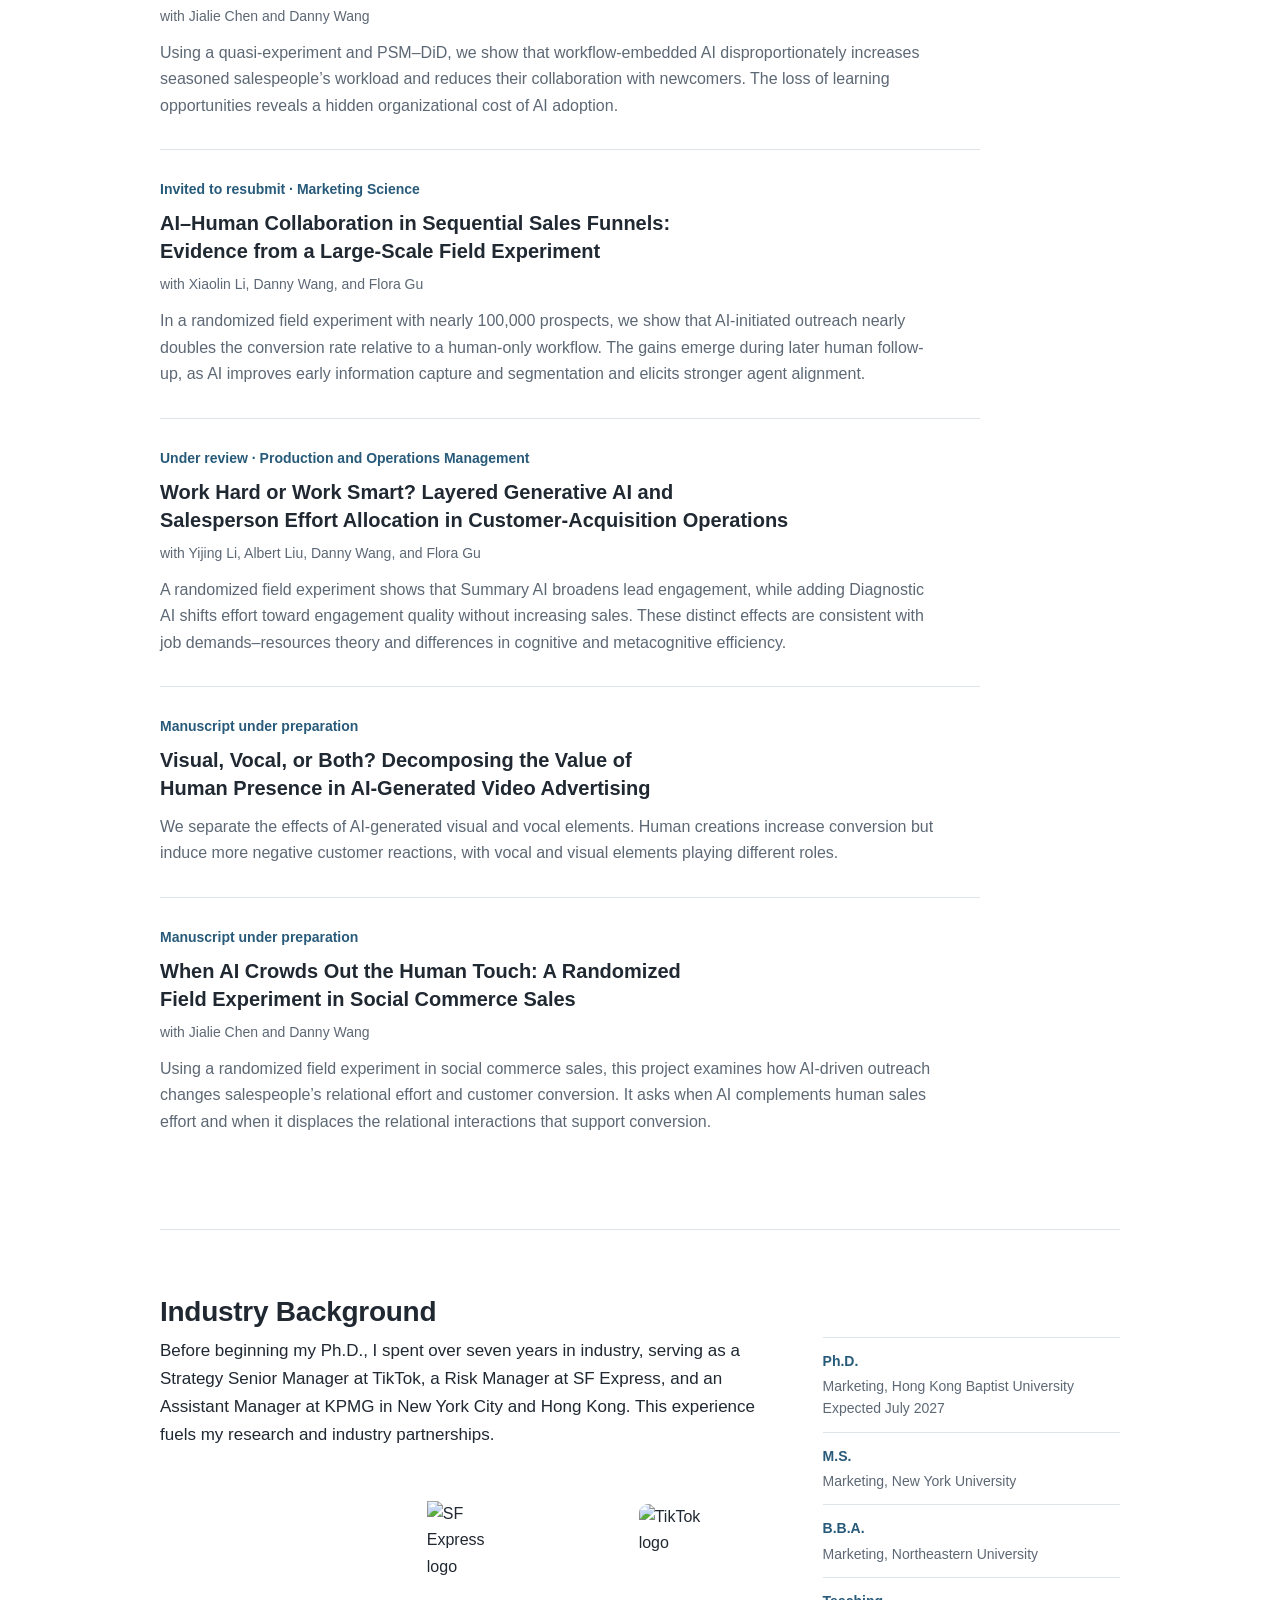
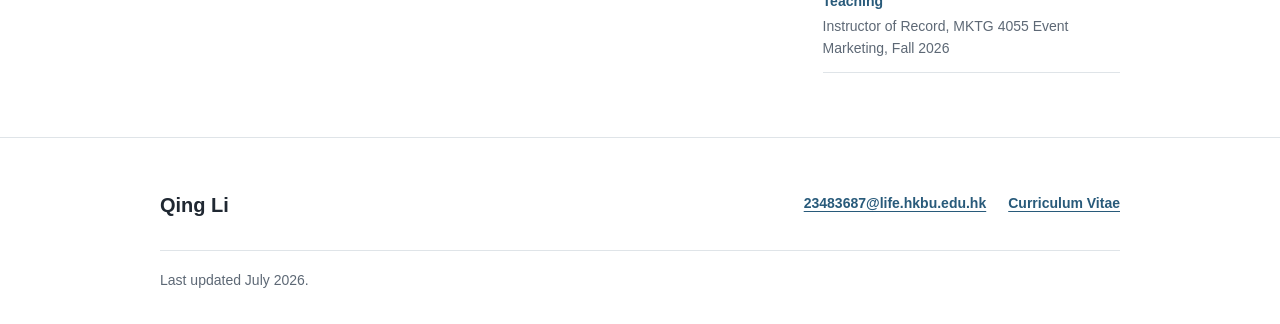
==== commit d9b4c5a0: "Add files via upload" ====
--- a/index.html
+++ b/index.html
@@ -141,7 +141,7 @@
         <dl class="facts">
           <div>
             <dt>Ph.D.</dt>
-            <dd>Marketing, Hong Kong Baptist University<br>Expected August 2027</dd>
+            <dd>Marketing, Hong Kong Baptist University<br>Expected July 2027</dd>
           </div>
           <div>
             <dt>M.S.</dt>
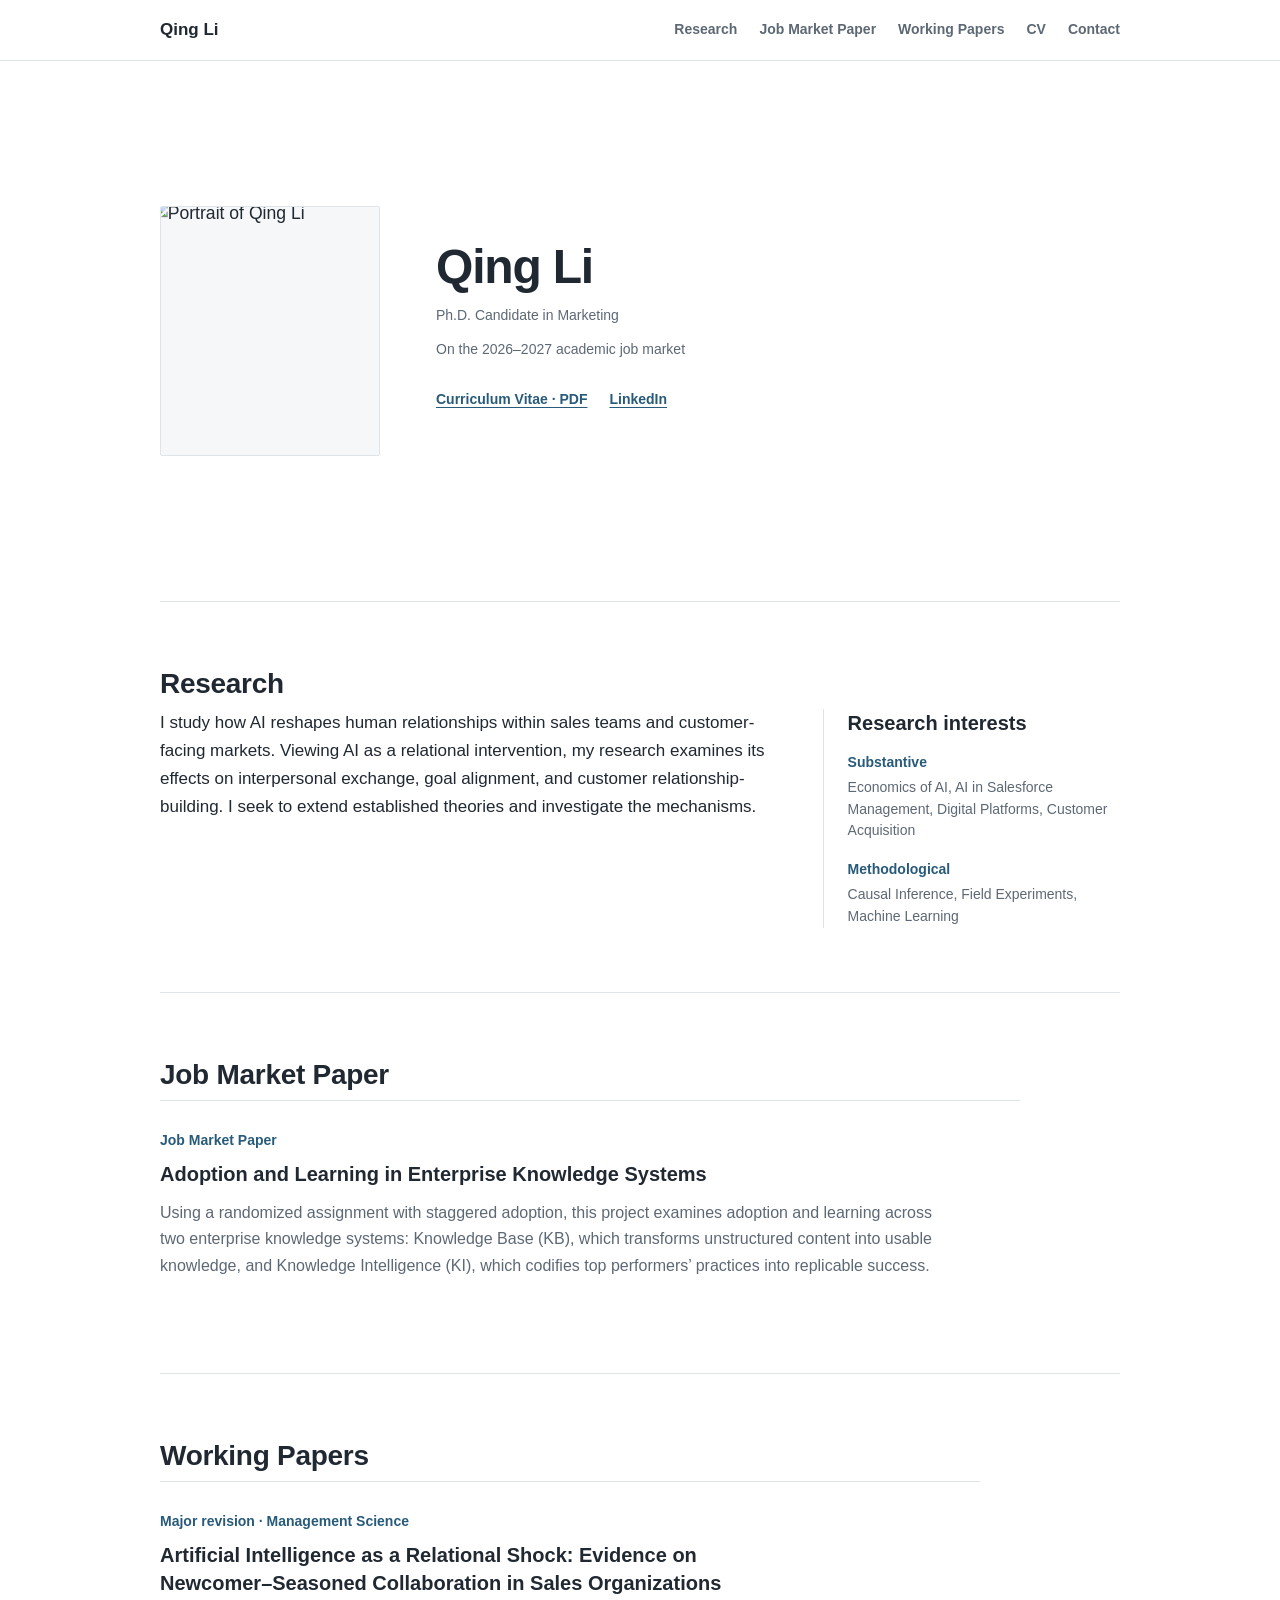
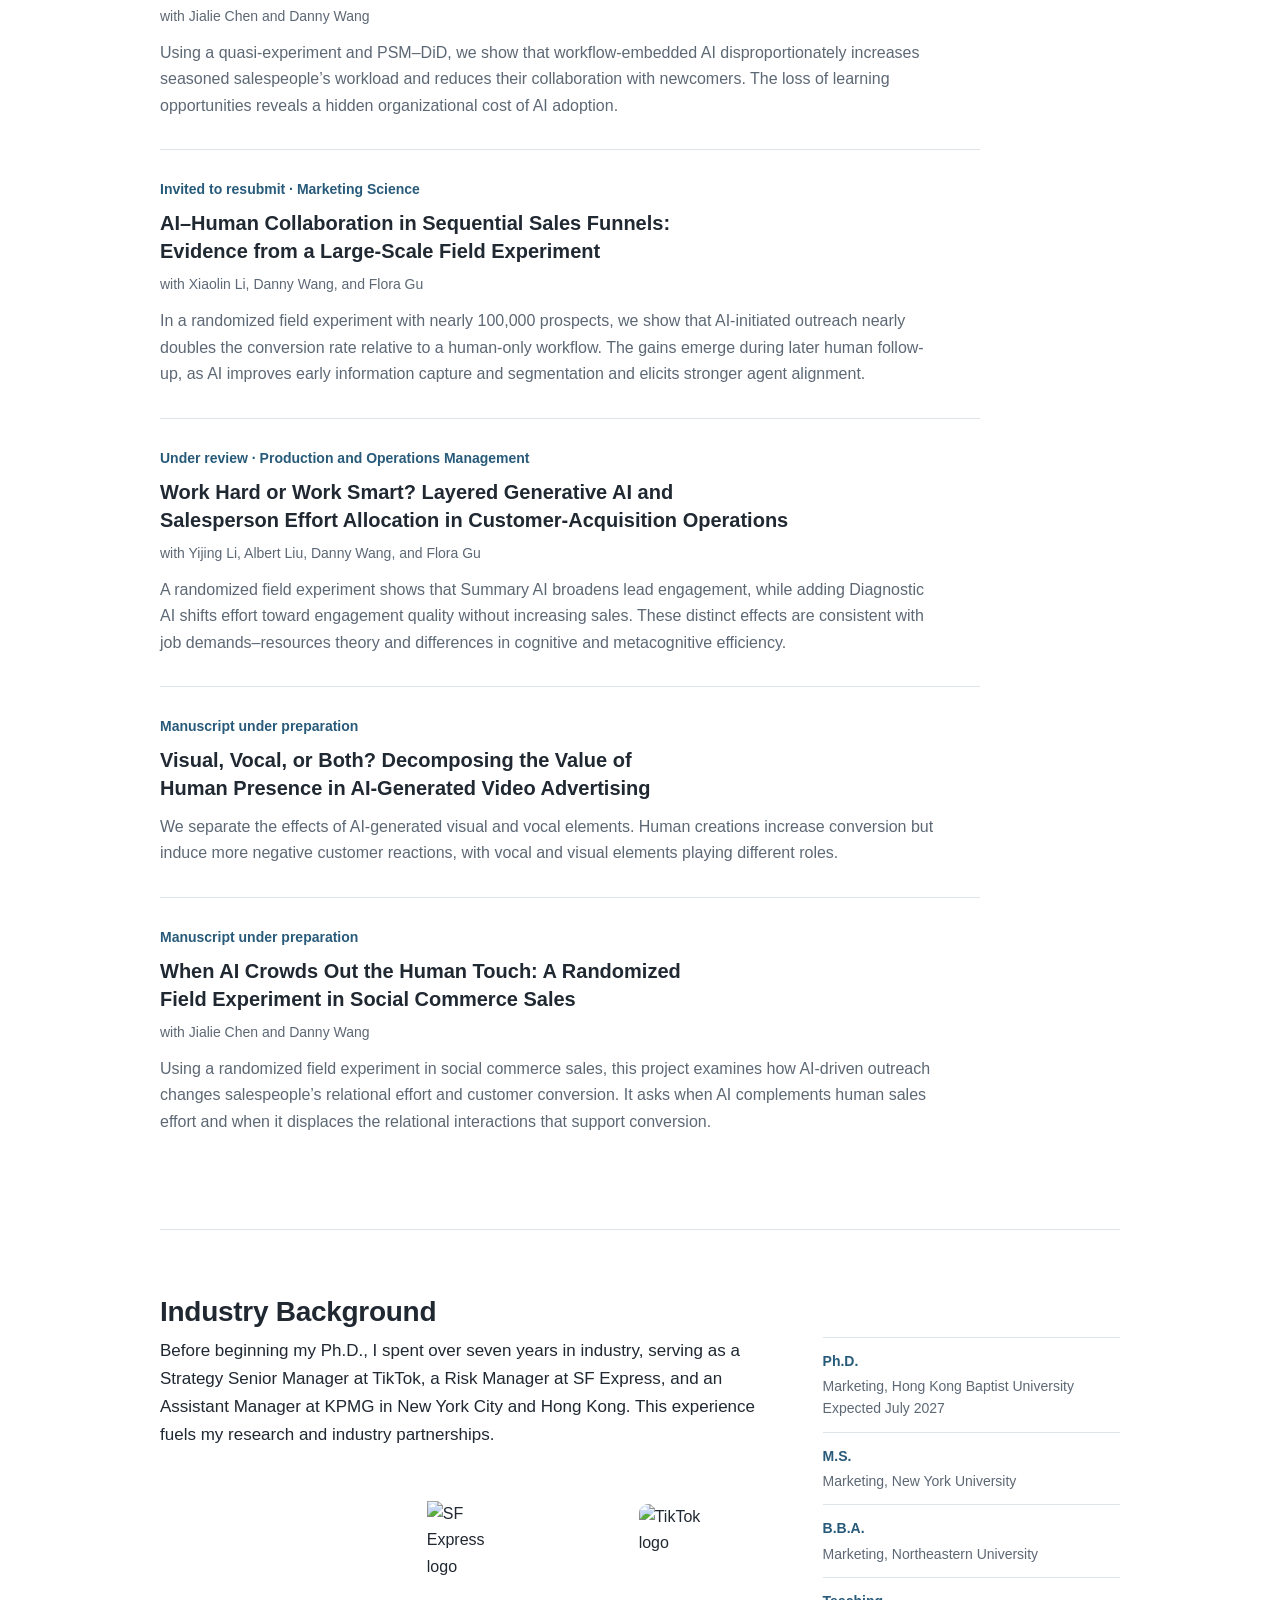
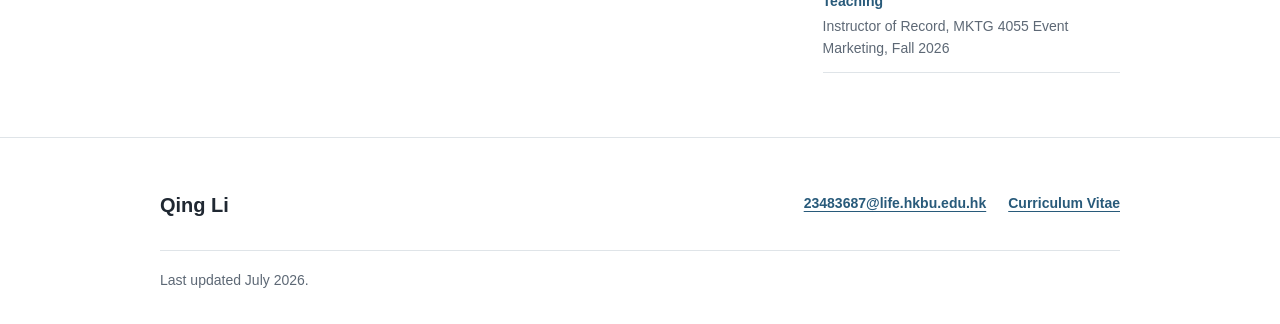
==== commit 0454fcaa: "Add files via upload" ====
--- a/index.html
+++ b/index.html
@@ -56,17 +56,17 @@
     <section class="section" id="research" aria-labelledby="research-title">
       <h2 id="research-title">Research</h2>
       <div class="research-layout"> 
-        <p class="lead">I am fascinated by how AI reshapes sales work, workplace relationships, and customer acquisition. Using field experiments, causal inference, and machine learning, I investigate the underlying mechanisms and extend established theories in AI-enabled markets.</p>
+        <p class="lead">I study how AI reshapes human relationships within sales teams and customer-facing markets. Viewing AI as a relational intervention, my research examines its effects on interpersonal exchange, goal alignment, and customer relationship-building. I seek to extend established theories and investigate the mechanisms.</p>
         <aside class="research-interests" aria-label="Research interests">
           <h3>Research interests</h3>
           <dl>
             <div>
               <dt>Substantive</dt>
-              <dd>AI–human collaboration, sales force management, customer acquisition, digital platforms</dd>
+              <dd>Economics of AI, AI in Salesforce Management, Digital Platforms, Customer Acquisition</dd>
             </div>
             <div>
               <dt>Methodological</dt>
-              <dd>Field experiments, causal inference, machine learning</dd>
+              <dd>Causal Inference, Field Experiments, Machine Learning</dd>
             </div>
           </dl>
         </aside>
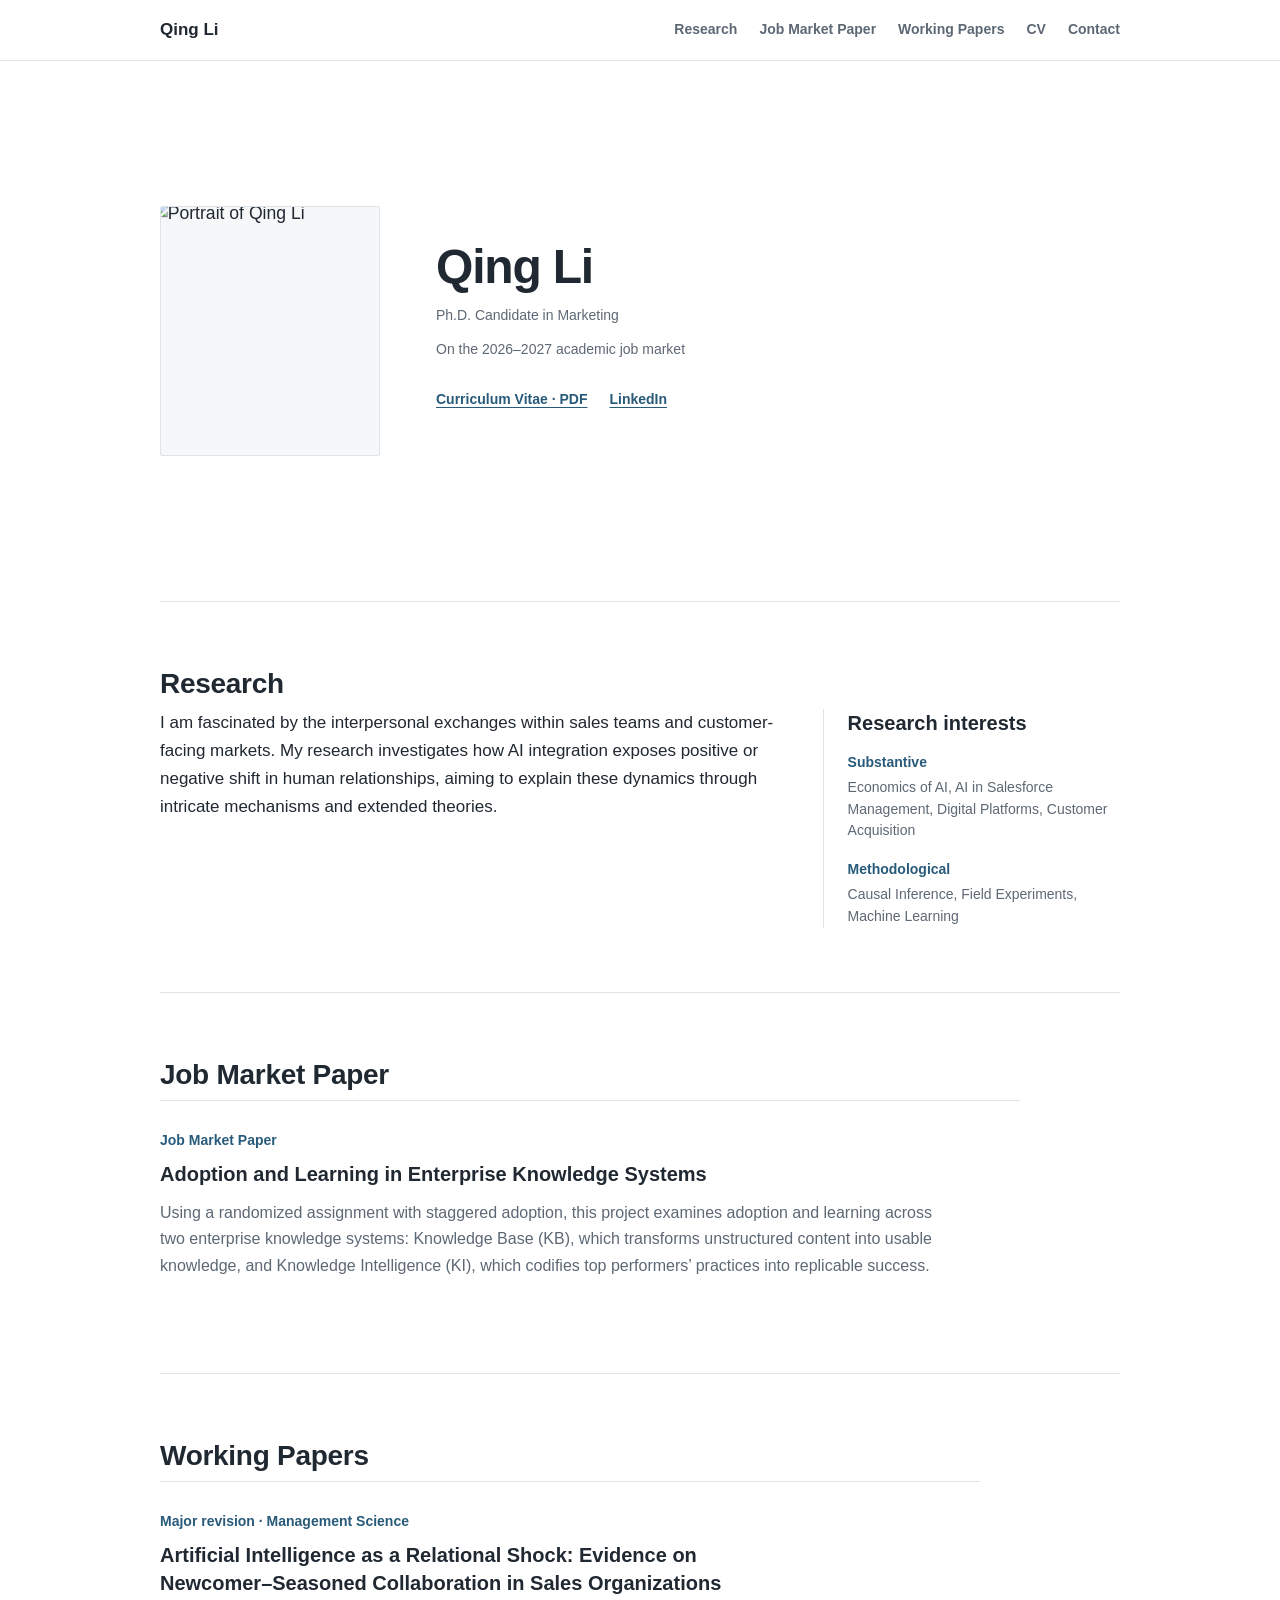
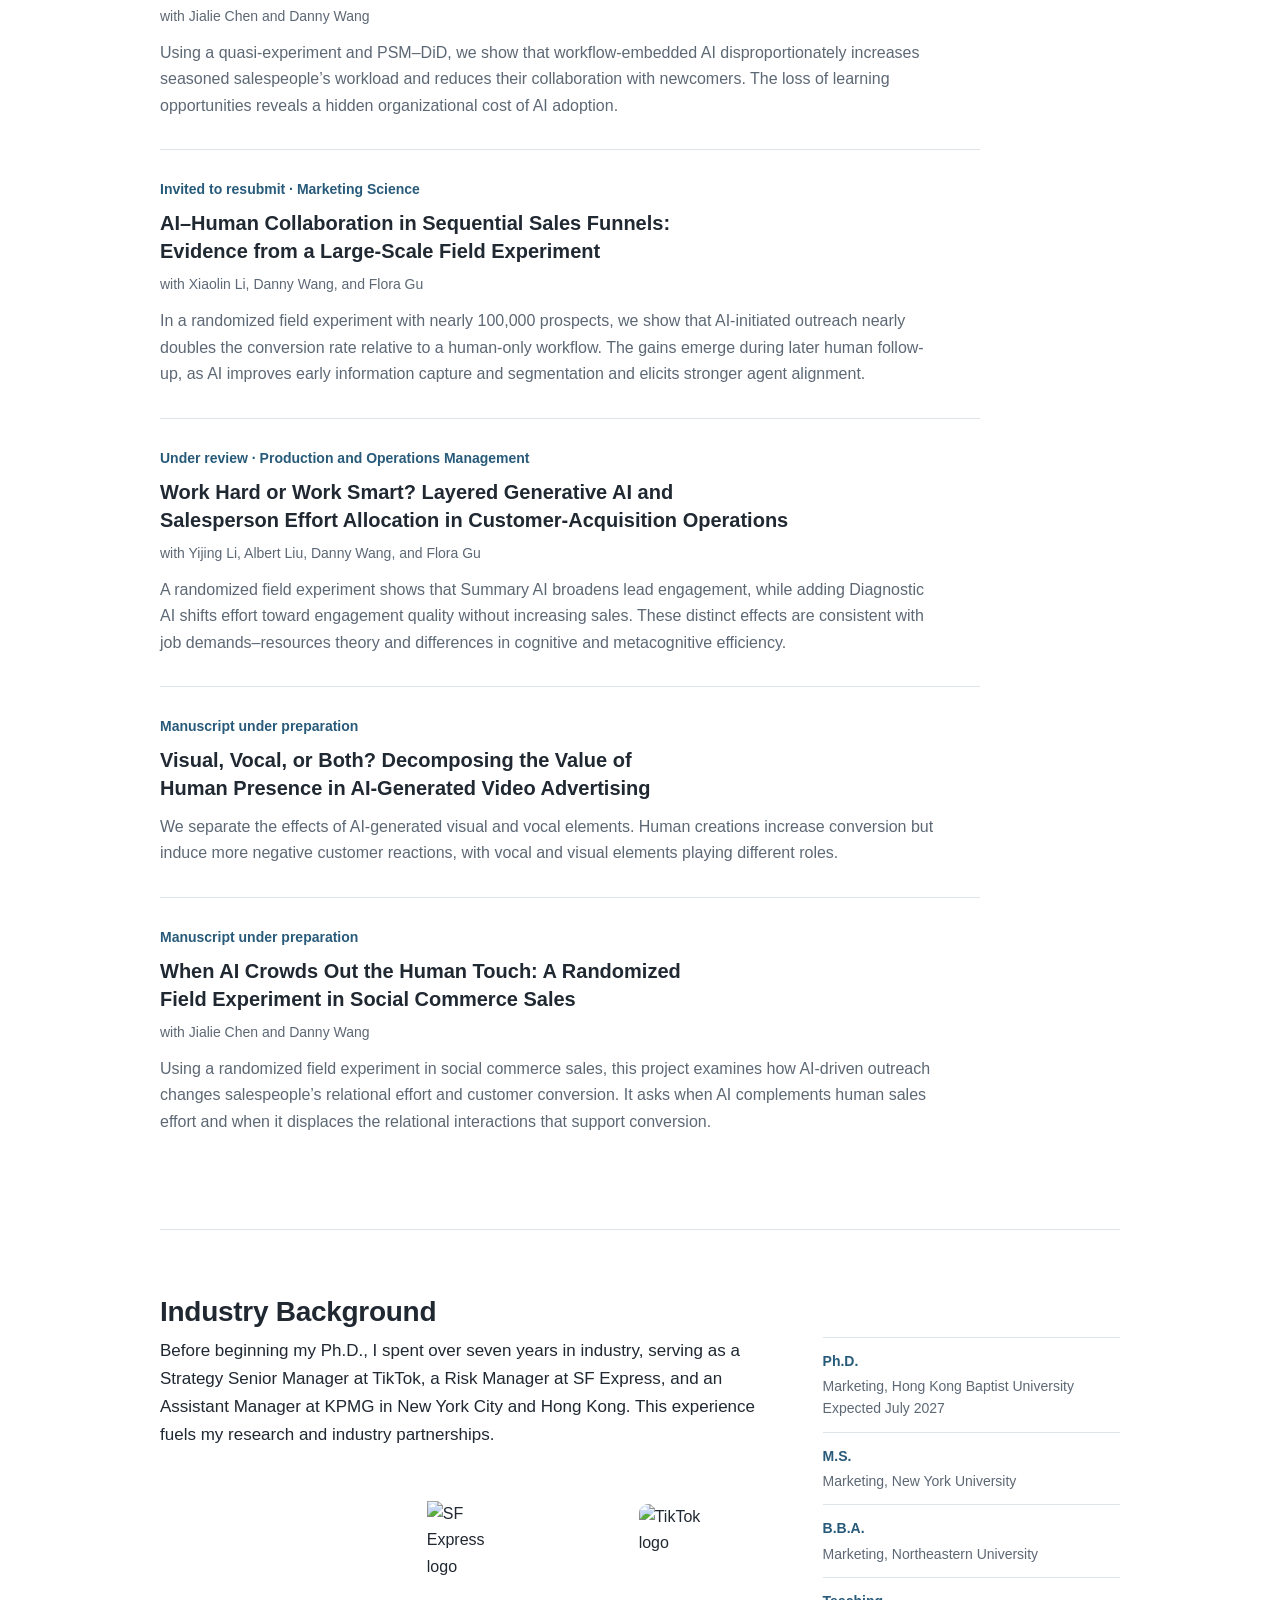
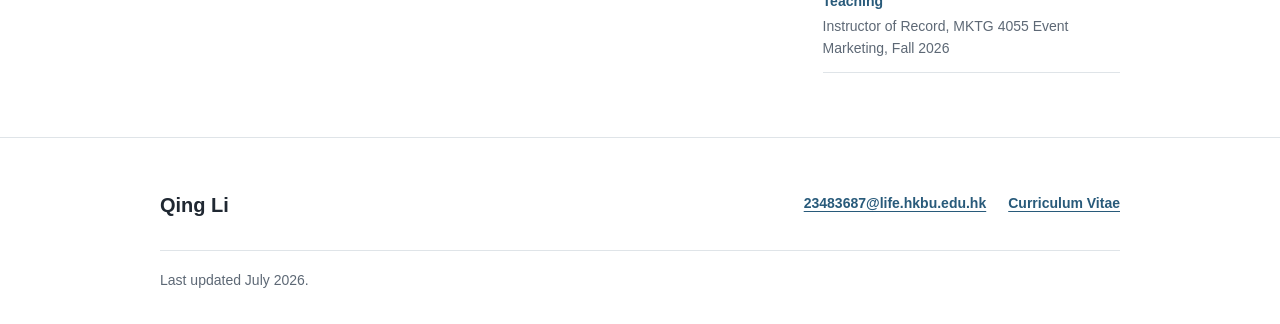
==== commit 10568ae4: "Add files via upload" ====
--- a/index.html
+++ b/index.html
@@ -56,7 +56,7 @@
     <section class="section" id="research" aria-labelledby="research-title">
       <h2 id="research-title">Research</h2>
       <div class="research-layout"> 
-        <p class="lead">I study how AI reshapes human relationships within sales teams and customer-facing markets. Viewing AI as a relational intervention, my research examines its effects on interpersonal exchange, goal alignment, and customer relationship-building. I seek to extend established theories and investigate the mechanisms.</p>
+        <p class="lead">I am fascinated by the interpersonal exchanges within sales teams and customer-facing markets. My research investigates how AI integration exposes positive or negative shift in human relationships, aiming to explain these dynamics through intricate mechanisms and extended theories.</p>
         <aside class="research-interests" aria-label="Research interests">
           <h3>Research interests</h3>
           <dl>
